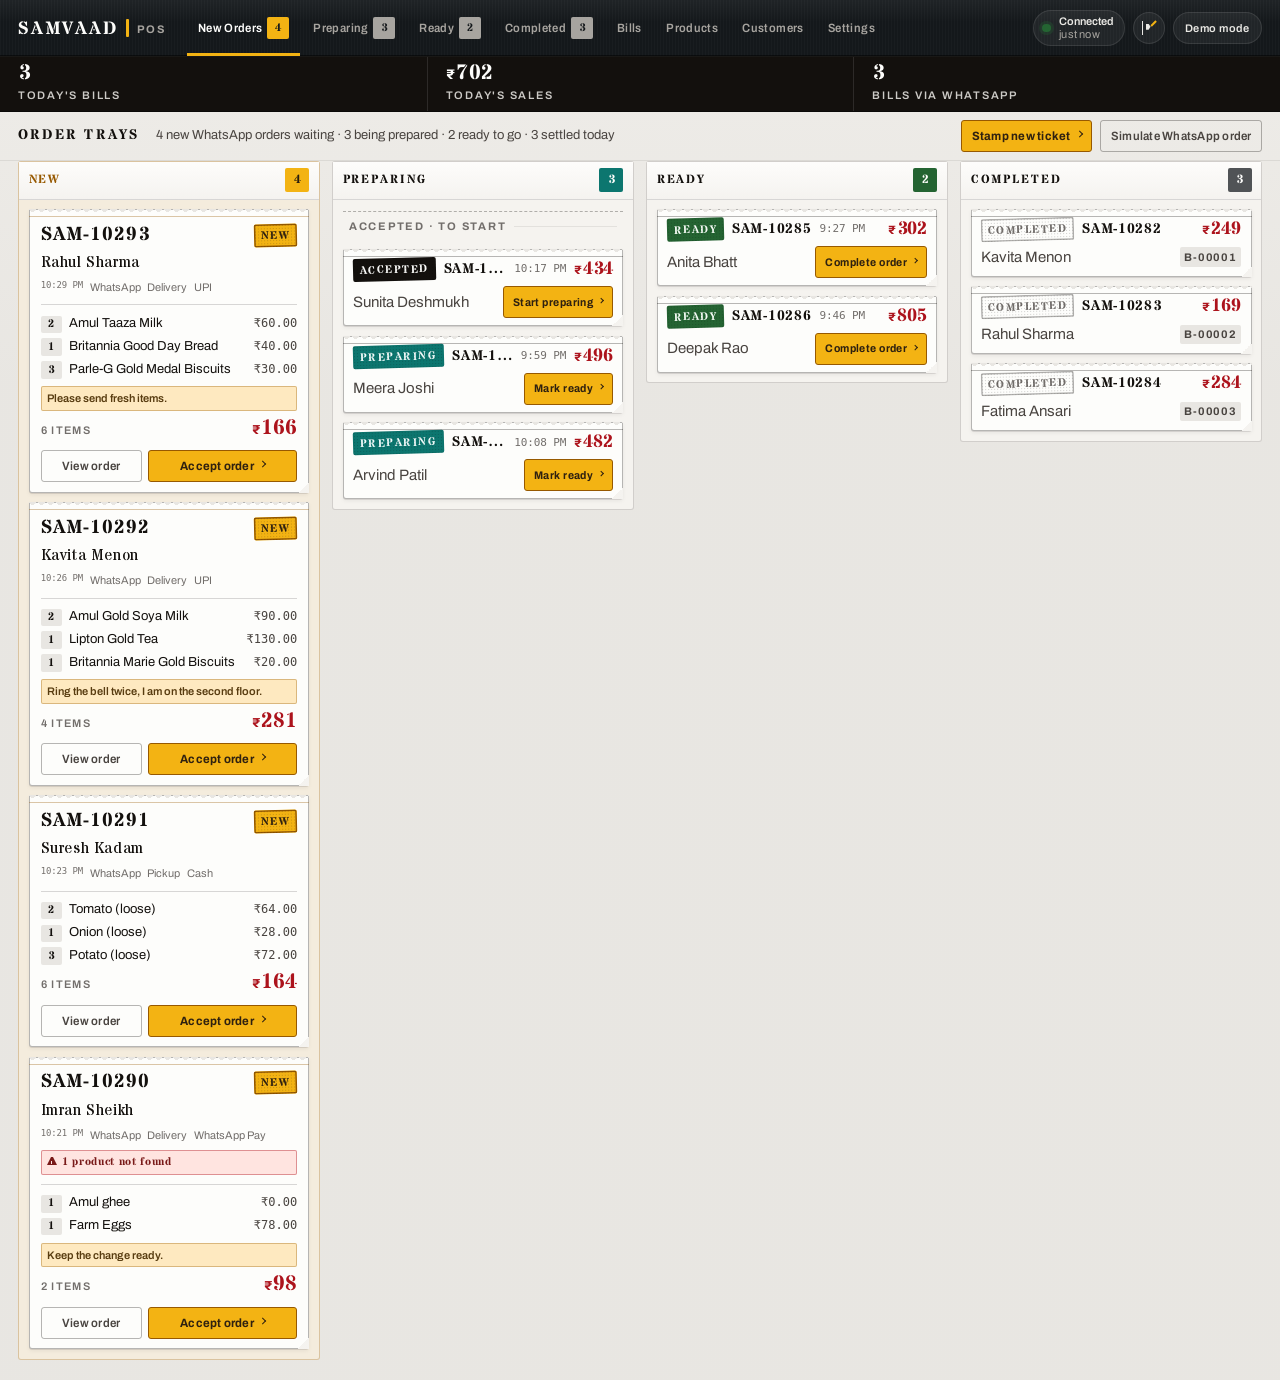
==== index.html @ 72f107c8 "SAMVAAD POS — WhatsApp orders land as tickets, become bills The local POS half of SAMVAAD. A WhatsAp" ====
<!DOCTYPE html>
<html lang="en">
<head>
<meta charset="utf-8">
<meta name="viewport" content="width=device-width, initial-scale=1">
<title>SAMVAAD POS — counter</title>
<meta name="description" content="SAMVAAD POS — WhatsApp orders land here as tickets. Demonstration build; all data is synthetic.">
<link rel="icon" href="data:image/svg+xml,%3Csvg xmlns='http://www.w3.org/2000/svg' viewBox='0 0 32 32'%3E%3Crect width='32' height='32' fill='%231d1d1b'/%3E%3Ctext x='16' y='24' font-family='Georgia,serif' font-size='22' font-weight='700' fill='%23e0a326' text-anchor='middle'%3ES%3C/text%3E%3C/svg%3E">
<link rel="stylesheet" href="styles/tokens.css">
<link rel="stylesheet" href="styles/app.css">
<link rel="stylesheet" href="styles/print.css">
</head>
<body>
<a class="skip-link" href="#board">Skip to order board</a>

<!-- ── the counter's iron rail ───────────────────────────────────────── -->
<header class="rail">
  <div class="rail-brand">
    <span class="wordmark">SAMVAAD</span>
    <span class="wordmark-rule" aria-hidden="true"></span>
    <span class="wordmark-sub">POS</span>
  </div>

  <nav class="rail-nav" aria-label="Sections">
    <button class="tab is-current" data-nav="board" aria-current="page">New Orders<span class="tab-count" data-count="board">0</span></button>
    <button class="tab" data-nav="preparing">Preparing<span class="tab-count" data-count="preparing">0</span></button>
    <button class="tab" data-nav="ready">Ready<span class="tab-count" data-count="ready">0</span></button>
    <button class="tab" data-nav="completed">Completed<span class="tab-count" data-count="completed">0</span></button>
    <button class="tab" data-nav="bills">Bills</button>
    <button class="tab" data-nav="products">Products</button>
    <button class="tab" data-nav="customers">Customers</button>
    <button class="tab" data-nav="settings">Settings</button>
  </nav>

  <div class="rail-tools">
    <button class="conn" id="conn-pill" aria-expanded="false" aria-haspopup="true">
      <span class="conn-led" data-conn-led></span>
      <span class="conn-text">
        <b data-conn-state>Connected</b>
        <small data-conn-sync>just now</small>
      </span>
    </button>
    <button class="icon-btn" id="sound-toggle" aria-pressed="false" title="Notification sound (M)">
      <span class="icon-mute" aria-hidden="true"></span><span class="sr">Mute notification sound</span>
    </button>
    <button class="demo-btn" id="demo-btn" aria-pressed="false">Demo mode</button>
  </div>
</header>

<!-- ── connection popover ────────────────────────────────────────────── -->
<div class="conn-sheet" id="conn-sheet" hidden>
  <h2 class="sheet-h">SAMVAAD POS CONNECTOR</h2>
  <dl class="kv">
    <dt>Connector</dt><dd>SAMVAAD POS Connector</dd>
    <dt>Connection</dt><dd><span data-conn-state>Connected</span></dd>
    <dt>Last sync</dt><dd data-conn-sync>just now</dd>
    <dt>Queued</dt><dd><span data-queue-count>0</span> items waiting</dd>
    <dt>Transport</dt><dd class="mono">simulated · WebSocket pending</dd>
  </dl>
  <p class="sheet-note" id="conn-note">Demo build: the connector is simulated. No local service is contacted.</p>
  <button class="btn btn-ghost btn-block" id="conn-toggle">Simulate connection loss</button>
</div>

<!-- ── the day's tally ───────────────────────────────────────────────── -->
<section class="tally" aria-label="Today at a glance">
  <div class="tally-cell" data-tally="orders"><span class="tally-n">0</span><span class="tally-l">Today's bills</span></div>
  <div class="tally-cell" data-tally="sales"><span class="tally-n">0</span><span class="tally-l">Today's sales</span></div>
  <div class="tally-cell" data-tally="whatsapp"><span class="tally-n">0</span><span class="tally-l">Bills via WhatsApp</span></div>
  <div class="tally-off" data-tally="offline" hidden>
    <span class="tally-off-led" aria-hidden="true"></span>
    <p>Internet connection lost. Orders will sync when connection is restored.</p>
    <span class="tally-off-n"><span data-queue-count>0</span> queued</span>
  </div>
</section>

<!-- ── order board ───────────────────────────────────────────────────── -->
<main id="main">
  <section id="screen-board" class="screen is-current">
    <div class="board-head">
      <h1 class="board-title">Order trays</h1>
      <p class="board-say" data-board-say role="status"></p>
      <div class="board-tools">
        <button class="btn btn-seal btn-sm" id="new-bill-btn">Stamp new ticket<span class="chev" aria-hidden="true"></span></button>
        <button class="btn btn-ghost btn-sm" id="simulate-btn">Simulate WhatsApp order</button>
      </div>
    </div>
    <div class="board" id="board" tabindex="-1"></div>
  </section>

  <section id="screen-bills" class="screen" hidden></section>
  <section id="screen-products" class="screen" hidden></section>
  <section id="screen-customers" class="screen" hidden></section>
  <section id="screen-settings" class="screen" hidden></section>
</main>

<!-- ── ticket detail drawer ──────────────────────────────────────────── -->
<div class="drawer-scrim" id="drawer-scrim" hidden></div>
<aside class="drawer" id="drawer" hidden aria-labelledby="drawer-title" role="dialog" aria-modal="true"></aside>

<!-- ── the shop's bill sheet ─────────────────────────────────────────── -->
<div class="sheet-scrim" id="bill-scrim" hidden></div>
<section class="billsheet" id="billsheet" hidden role="dialog" aria-modal="true" aria-labelledby="bill-shop"></section>

<!-- ── receipt (print target) ────────────────────────────────────────── -->
<div class="receipt" id="receipt" hidden aria-hidden="true"></div>

<div class="toaster" id="toaster" role="status" aria-live="polite"></div>

<!-- Order matters: each file adds to window.SV. Plain scripts so the shop can
     open index.html off the disk with no server and no build step. -->
<script src="src/dom.js"></script>
<script src="src/store.js"></script>
<script src="src/data.js"></script>
<script src="src/products.js"></script>
<script src="src/customers.js"></script>
<script src="src/bills.js"></script>
<script src="src/orders.js"></script>
<script src="src/connector.js"></script>
<script src="src/printer.js"></script>
<script src="src/notifications.js"></script>
<script src="src/ui-board.js"></script>
<script src="src/ui-drawer.js"></script>
<script src="src/ui-billsheet.js"></script>
<script src="src/ui-screens.js"></script>
<script src="src/app.js"></script>
</body>
</html>
---- styles/tokens.css ----
/* SAMVAAD POS — paper, ink and the stamp tray.
   The lot ticket: white stock on a counter, stencil numbers, stamped status. */

@font-face {
  font-family: "Archivo";
  font-style: normal;
  font-weight: 400 700;
  font-stretch: 75% 125%;
  font-display: swap;
  src: url("../assets/fonts/archivo-latin.woff2") format("woff2");
  unicode-range: U+0000-00FF, U+0131, U+0152-0153, U+02BB-02BC, U+02C6, U+02DA,
    U+02DC, U+0304, U+0308, U+0329, U+2000-206F, U+20AC, U+2122, U+2191, U+2193,
    U+2212, U+2215, U+FEFF, U+FFFD;
}
/* The rupee sign (U+20B9) lives in this subset; Stardos Stencil has no rupee
   glyph, so the stencil stack falls through to Archivo for it. */
@font-face {
  font-family: "Archivo";
  font-style: normal;
  font-weight: 400 700;
  font-stretch: 75% 125%;
  font-display: swap;
  src: url("../assets/fonts/archivo-latin-ext.woff2") format("woff2");
  unicode-range: U+0100-02BA, U+02BD-02C5, U+02C7-02CC, U+02CE-02D7, U+02DD-02FF,
    U+0304, U+0308, U+0329, U+1D00-1DBF, U+1E00-1E9F, U+1EF2-1EFF, U+2020,
    U+20A0-20AB, U+20AD-20C0, U+2113, U+2C60-2C7F, U+A720-A7FF;
}
@font-face {
  font-family: "Stardos Stencil";
  font-style: normal;
  font-weight: 400;
  font-display: swap;
  src: url("../assets/fonts/stardos-stencil-400.woff2") format("woff2");
  unicode-range: U+0000-00FF, U+0131, U+0152-0153, U+2000-206F, U+20AC, U+2122,
    U+2191, U+2193, U+2212, U+2215, U+FEFF, U+FFFD;
}
@font-face {
  font-family: "Stardos Stencil";
  font-style: normal;
  font-weight: 700;
  font-display: swap;
  src: url("../assets/fonts/stardos-stencil-700.woff2") format("woff2");
  unicode-range: U+0000-00FF, U+0131, U+0152-0153, U+2000-206F, U+20AC, U+2122,
    U+2191, U+2193, U+2212, U+2215, U+FEFF, U+FFFD;
}

:root {
  color-scheme: light;

  /* Stock — the desk, the tickets, the ledger sheet */
  --desk:          oklch(92.6% 0.006 84);
  --stock:         oklch(99.3% 0.002 84);
  --stock-tray:    oklch(96.4% 0.005 84);
  --stock-ledger:  oklch(97.6% 0.008 82);

  /* Ink */
  --ink:           oklch(17.5% 0.008 62);
  --ink-soft:      oklch(39% 0.009 62);
  --ink-faint:     oklch(54% 0.007 62);
  --rule:          oklch(17.5% 0.008 62 / 0.16);
  --rule-mid:      oklch(17.5% 0.008 62 / 0.30);
  --rule-hair:     oklch(17.5% 0.008 62 / 0.08);

  /* Iron rail — the machined counter edge */
  --rail:          oklch(20.5% 0.009 250);
  --rail-line:     oklch(100% 0 0 / 0.10);
  --rail-ink:      oklch(93% 0.005 84);
  --rail-ghost:    oklch(72% 0.008 84);

  /* The stamp tray */
  --jute:          oklch(80.5% 0.163 82);
  --jute-deep:     oklch(52% 0.140 74);
  --jute-wash:     oklch(94% 0.058 84);
  --verdigris:     oklch(51% 0.086 188);
  --verdigris-wash:oklch(93% 0.032 190);
  --ledger:        oklch(45% 0.104 148);
  --ledger-wash:   oklch(94% 0.038 150);
  --india:         oklch(47.5% 0.183 26);
  --india-wash:    oklch(94.5% 0.036 27);
  --graphite:      oklch(44% 0.006 250);

  /* Type */
  --ui: "Archivo", system-ui, -apple-system, "Segoe UI", sans-serif;
  --stencil: "Stardos Stencil", "Archivo", system-ui, sans-serif;
  --mono: ui-monospace, "DejaVu Sans Mono", "SFMono-Regular", Menlo, Consolas, monospace;

  /* Metrics */
  --rail-h: 3.5rem;
  --gutter: clamp(0.75rem, 1.4vw, 1.5rem);
  --radius: 3px;
  --tap: 2.5rem;
  /* Floor for any functional text in this product. A counter is read at
     arm's length under bad light; nothing functional goes under it. */
  --micro: 0.6875rem;

  /* ── Type ramp ───────────────────────────────────────────────────────
     Every size in the product is one of these. 0.8125rem is the workhorse
     body/control size; 0.75rem is the uppercase label size; the rest are
     reserved for figures that must be read across a room. */
  --t-body:   0.8125rem;   /* 13px  controls, table cells, lines          */
  --t-label:  0.75rem;     /* 12px  uppercase labels, nav, buttons      */
  --t-lead:   0.875rem;    /* 14px  body copy, inputs, facts            */
  --t-name:   0.9375rem;   /* 15px  ticket customer name                 */
  --t-screen: 1rem;        /* 16px  screen titles                        */
  --t-mark:   1.125rem;    /* 18px  wordmark, bill number, ledger head   */
  --t-lot:    1.1875rem;   /* 19px  the lot number on a ticket           */
  --t-total:  1.3125rem;   /* 21px  the stencil total on a ticket        */
  --t-figure: 1.5rem;      /* 24px  stat numerals, grand total           */

  /* ── Radius scale ────────────────────────────────────────────────────
     Paper and stamps have almost no rounding. 1px is a printed edge, 2px is a
     cut corner, 3px is the sheet itself, and a pill is only for controls that
     are genuinely rounded. */
  --radius-hair: 1px;
  --radius-cut:  2px;
  --radius-pill: 999px;
  --radius-shell: 8px;   /* the one rounded-off shape: the mute speaker cone */

  /* ── Inks derived from the tray ──────────────────────────────────────
     Text and washes that sit ON a stamp colour, so they travel with it. */
  --on-jute:       oklch(26% 0.035 70);
  --on-jute-deep:  oklch(24% 0.03 70);
  --on-verdigris:  oklch(98% 0.012 190);
  --on-ledger:     oklch(98% 0.012 150);
  --on-graphite:   oklch(84% 0.006 84);
  --jute-edge:     oklch(45% 0.13 70);

  /* The one ledger accent left: a figure that sits on a stamp colour takes
     its own step of that ink, never a tint of it. */
  --fig-jute:      oklch(74.5% 0.175 80);
  --alert:         oklch(38% 0.14 26);
  --alert-ink:     oklch(34% 0.12 26);
  --note-ink:      oklch(38% 0.07 74);

  /* Offsets onto a wash, for text and borders that sit on red or jute stock. */
  --alert-deep:   oklch(38% 0.13 26);
  --note-deep:    oklch(38% 0.09 74);
  --whatsapp:     oklch(62% 0.13 152);
  --rail-hair:    oklch(100% 0 0 / 0.11);
  --rail-soft:    oklch(100% 0 0 / 0.06);
  --rail-lift:    oklch(100% 0 0 / 0.12);
  --rail-wash:    oklch(100% 0 0 / 0.05);
  --alert-led:    oklch(97% 0.02 26);
  --shade-deep:   oklch(17.5% 0.008 62 / 0.28);
  --desk-lit:     oklch(94.6% 0.006 84);

  /* ── Edge shades and screen-space alphas ─────────────────────────────
     Darks on dark (the rail's machined edges) and the scrim. */
  --rail-grain:  oklch(100% 0 0 / 0.022);
  --edge-hair:   oklch(0% 0 0 / 0.22);
  --edge-soft:   oklch(0% 0 0 / 0.30);
  --edge:        oklch(0% 0 0 / 0.40);
  --edge-deep:   oklch(0% 0 0 / 0.50);
  --ink-alpha:   oklch(0% 0 0 / 0.16);
  --ink-alpha-w: oklch(100% 0 0 / 0.16);
  --ink-hover:   oklch(25% 0.01 62);
  --calm-ink:    oklch(30% 0.07 190);
  --scrim:       oklch(17.5% 0.008 62 / 0.42);

  /* Marks that are not text: status dots, the switch knob. Kept separate from
     --ink-faint so nothing below AA is ever rendered as words. */
  --control-edge:  oklch(48% 0.008 62);
  --mark:          oklch(64% 0.006 62);
  --mark-quiet:    oklch(70% 0.006 62);

  /* ── Printer inks ───────────────────────────────────────────────────
     A thermal head draws one black on white. These are device colours, not
     screen inks, and must never be retinted to the palette. */
  --print-ink: #000;
  --mask-solid: #000;    /* a CSS mask key: must be opaque, never a palette ink */
  /* Thermal trays are measured in device pixels, not on the screen ramp. */
  --tray-58-type: 10px;
  --tray-80-type: 11px;
  --tray-a4-type: 13px;
  --print-ground: #fff;

  --focus: 0 0 0 2px var(--stock), 0 0 0 4px oklch(47.5% 0.183 26 / 0.85);

  /* One lift for paper on a desk: a hard contact shadow, not a glow. */
  --lift: 0 1px 0 oklch(17.5% 0.008 62 / 0.10), 0 2px 4px oklch(17.5% 0.008 62 / 0.06);
  --lift-up: 0 1px 0 oklch(17.5% 0.008 62 / 0.12), 0 6px 16px oklch(17.5% 0.008 62 / 0.13);
}

@media (prefers-reduced-motion: reduce) {
  *, *::before, *::after {
    animation-duration: 0.001ms !important;
    animation-iteration-count: 1 !important;
    transition-duration: 0.001ms !important;
  }
}
---- styles/app.css ----
/* ── base ──────────────────────────────────────────────────────────── */
*, *::before, *::after { box-sizing: border-box; }
html { -webkit-text-size-adjust: 100%; }
body {
  margin: 0;
  min-height: 100dvh;
  background: linear-gradient(180deg, var(--desk-lit), var(--desk) 24rem), var(--desk);
  color: var(--ink);
  font: 400 var(--t-name)/1.5 var(--ui);
  display: flex;
  flex-direction: column;
}
h1, h2, h3, p, dl, dd, figure, table { margin: 0; }
/* Several overlays set display themselves, which outranks the UA rule for the
   hidden attribute. Anything hidden stays unfound by the pointer. */
[hidden] { display: none !important; }
button { font: inherit; color: inherit; }
table { border-collapse: collapse; width: 100%; }
.sr { position: absolute; width: 1px; height: 1px; overflow: hidden; clip-path: inset(50%); white-space: nowrap; }
.mono { font-family: var(--mono); font-size: 0.8125em; letter-spacing: -0.01em; }
:focus-visible { outline: none; box-shadow: var(--focus); border-radius: var(--radius); }

.skip-link {
  position: absolute; left: -999px; top: 0; z-index: 90;
  background: var(--ink); color: var(--stock); padding: 0.6rem 1rem;
  font-weight: 600; border-radius: 0 0 var(--radius) 0;
}
.skip-link:focus { left: 0; }

/* ── the iron rail ─────────────────────────────────────────────────── */
.rail {
  position: sticky; top: 0; z-index: 40;
  height: var(--rail-h);
  display: flex; align-items: stretch; gap: 1rem;
  padding-inline: var(--gutter);
  background:
    repeating-linear-gradient(90deg, var(--rail-grain) 0 1px, transparent 1px 3px),
    linear-gradient(var(--rail-wash), transparent 40%),
    var(--rail);
  color: var(--rail-ink);
  box-shadow: inset 0 -1px 0 var(--edge-deep), 0 1px 0 var(--rail-soft);
}
.rail-brand { display: flex; align-items: center; gap: 0.5rem; flex: none; padding-right: 0.25rem; }
.wordmark {
  font-family: var(--stencil); font-weight: 700; font-size: var(--t-mark);
  letter-spacing: 0.1em; color: var(--stock);
}
.wordmark-rule { width: 3px; height: 1.15rem; background: var(--jute); border-radius: var(--radius-hair); }
.wordmark-sub {
  font-size: var(--micro); font-weight: 700; letter-spacing: 0.22em;
  color: var(--rail-ghost); padding-top: 2px;
}

.rail-nav {
  display: flex; align-items: stretch; gap: 0.125rem;
  flex: 1 1 auto; min-width: 0; overflow-x: auto; scrollbar-width: none;
  scroll-snap-type: x proximity;
}
.rail-nav::-webkit-scrollbar { display: none; }
/* A clipped word is not an affordance: the strip fades where it runs out. */
.rail-nav { mask-image: linear-gradient(90deg, var(--mask-solid) calc(100% - 1.75rem), transparent); }
@supports not (mask-image: linear-gradient(90deg, #000, transparent)) {
  .rail-nav { mask-image: none; }
}
.tab {
  position: relative; flex: none; border: 0; background: transparent; cursor: pointer;
  display: inline-flex; align-items: center; gap: 0.4em; padding: 0 0.7rem;
  font-size: var(--t-label); font-weight: 600; font-stretch: 92%; letter-spacing: 0.03em;
  color: var(--rail-ghost); white-space: nowrap;
  box-shadow: inset 0 -3px 0 transparent;
  transition: color 0.14s, box-shadow 0.14s, background 0.14s;
}
.tab:hover { color: var(--rail-ink); background: var(--rail-wash); }
.tab.is-current { color: var(--stock); box-shadow: inset 0 -3px 0 var(--jute); }
.tab-count {
  min-width: 1.35rem; height: 1.35rem; padding: 0 0.3rem;
  display: inline-grid; place-items: center;
  font-family: var(--stencil); font-weight: 700; font-size: var(--micro); letter-spacing: 0;
  color: var(--rail); background: var(--rail-ghost); border-radius: var(--radius-cut);
}
.tab.is-current .tab-count { background: var(--jute); color: var(--rail); }
.tab-count[data-hot="1"] { background: var(--jute); color: var(--rail); }
.tab-count:empty, .tab-count[data-count="0"] { display: none; }

.rail-tools { display: flex; align-items: center; gap: 0.5rem; flex: none; }
.conn {
  display: inline-flex; align-items: center; gap: 0.5rem; cursor: pointer;
  padding: 0.3rem 0.6rem 0.3rem 0.5rem; border-radius: var(--radius-pill);
  border: 1px solid var(--rail-line); background: var(--rail-soft); color: var(--rail-ink);
}
.conn:hover { background: var(--rail-hair); }
.conn-text { display: grid; line-height: 1.15; text-align: left; }
.conn-text b { font-size: var(--micro); font-weight: 600; }
.conn-text small { font-size: var(--micro); color: var(--rail-ghost); letter-spacing: 0.02em; }
.conn-led {
  width: 0.55rem; height: 0.55rem; border-radius: 50%; flex: none;
  background: var(--ledger); box-shadow: 0 0 0 3px color-mix(in oklch, var(--ledger) 28%, transparent);
}
[data-online="0"] .conn-led { background: var(--india); box-shadow: 0 0 0 3px color-mix(in oklch, var(--india) 30%, transparent); }
.conn-led.is-syncing { animation: pulse-led 1.1s ease-in-out infinite; }
@keyframes pulse-led { 50% { opacity: 0.35; } }

.icon-btn {
  width: 2rem; height: 2rem; display: grid; place-items: center; cursor: pointer;
  border: 1px solid var(--rail-line); border-radius: var(--radius-pill); background: var(--rail-soft);
}
.icon-btn:hover { background: var(--rail-lift); }
.icon-mute {
  width: 0.9rem; height: 0.9rem; display: block; position: relative;
  border-left: 1.6px solid var(--rail-ink); border-radius: 0 var(--radius-shell) var(--radius-shell) 0;
}
.icon-mute::before {
  content: ""; position: absolute; left: 3px; top: 3px; width: 5px; height: 6px;
  background: var(--rail-ink); clip-path: polygon(0 0, 60% 0, 100% 50%, 60% 100%, 0 100%);
}
.icon-mute::after {
  content: ""; position: absolute; left: 8px; top: 4px; width: 7px; height: 1.6px;
  background: var(--jute); transform: rotate(-45deg); transform-origin: left center;
}
.icon-btn[aria-pressed="true"] .icon-mute::after { display: none; }
.icon-btn[aria-pressed="true"] .icon-mute::before { background: var(--rail-ghost); }

.demo-btn {
  height: 2rem; padding: 0 0.7rem; cursor: pointer; border-radius: var(--radius-pill);
  border: 1px solid var(--rail-line); background: var(--rail-soft);
  font-size: var(--micro); font-weight: 600; letter-spacing: 0.04em; color: var(--rail-ink);
  white-space: nowrap;
}
.demo-btn:hover { background: var(--rail-lift); }
.demo-btn[aria-pressed="true"] { background: var(--jute); border-color: var(--jute); color: var(--rail); }

/* ── connector sheet ───────────────────────────────────────────────── */
.conn-sheet {
  position: fixed; z-index: 60; top: calc(var(--rail-h) + 6px); right: var(--gutter);
  width: min(23rem, calc(100vw - 2 * var(--gutter)));
  background: var(--stock); border: 1px solid var(--rule-mid); border-radius: var(--radius);
  box-shadow: var(--lift-up); padding: 0.9rem 1rem 1rem;
}
.sheet-h {
  font-family: var(--stencil); font-size: var(--t-label); font-weight: 700;
  letter-spacing: 0.14em; text-transform: uppercase; padding-bottom: 0.5rem;
  border-bottom: 1px solid var(--rule); margin-bottom: 0.65rem;
}
.kv { display: grid; grid-template-columns: 7.5rem 1fr; gap: 0.3rem 0.6rem; font-size: var(--t-body); }
.kv dt { color: var(--ink-faint); }
.kv dd { color: var(--ink); }
.kv .mono { font-size: var(--t-body); }
.sheet-note { font-size: var(--t-label); color: var(--ink-faint); margin: 0.7rem 0; line-height: 1.45; }

/* ── tally strip ───────────────────────────────────────────────────── */
.tally {
  position: relative;
  display: grid;
  /* Three day facts. The queue counts live on the tabs and the tray heads. */
  grid-template-columns: repeat(3, minmax(0, 1fr));
  background: var(--ink); color: var(--stock);
  border-block: 1px solid var(--edge);
}
.tally-cell {
  display: flex; flex-direction: column; justify-content: center; gap: 0.1rem;
  padding: 0.4rem var(--gutter) 0.45rem;
  border-left: 1px solid var(--rail-hair);
  min-width: 0;
}
.tally-cell:first-child { border-left: 0; }
.tally-n {
  font-family: var(--stencil); font-weight: 700; font-size: var(--t-total); line-height: 1.05;
  letter-spacing: 0.01em; display: flex; align-items: baseline; gap: 0.08em;
}
.tally-l {
  font-size: var(--micro); font-weight: 600; letter-spacing: 0.16em; text-transform: uppercase;
  color: var(--on-graphite); white-space: nowrap; overflow: hidden; text-overflow: ellipsis;
}
.tally-n i { font-style: normal; font-size: 0.66em; font-family: var(--ui); font-weight: 700; }

.tally-off {
  grid-column: 1 / -1;
  display: flex; align-items: center; gap: 0.7rem;
  padding: 0.6rem var(--gutter);
  background: var(--alert); border-top: 1px solid var(--edge-soft);
  font-size: var(--t-body);
}
.tally-off-led { width: 0.55rem; height: 0.55rem; border-radius: 50%; background: var(--alert-led); flex: none; box-shadow: 0 0 0 3px color-mix(in oklch, var(--alert-led) 22%, transparent); }
.tally-off-n { margin-left: auto; font-family: var(--stencil); font-weight: 700; letter-spacing: 0.06em; white-space: nowrap; }

/* ── board ─────────────────────────────────────────────────────────── */
main { flex: 1; display: flex; flex-direction: column; min-height: 0; }
.screen { flex: 1; display: flex; flex-direction: column; min-height: 0; }
.screen[hidden] { display: none; }

.board-head {
  display: flex; align-items: center; gap: 1rem; flex-wrap: wrap;
  padding: 0.5rem var(--gutter) 0.5rem;
  border-bottom: 1px solid var(--rule-hair);
}
.board-title {
  font-family: var(--stencil); font-size: var(--t-lead); font-weight: 700;
  letter-spacing: 0.16em; text-transform: uppercase;
}
.board-tools { display: flex; gap: 0.5rem; flex-wrap: wrap; }

.board {
  display: grid; grid-template-columns: repeat(4, minmax(0, 1fr)); gap: 0.75rem;
  padding: 0 var(--gutter) 1.25rem; align-items: start; min-height: 0;
}
/* Focusing one tray gives that tray the whole board; its tickets then flow
   across it instead of stacking in a single narrow column. */
.board[data-focus] { grid-template-columns: minmax(0, 1fr); }
.board[data-focus] .lane:not([data-lane-focused="focused"]) { display: none; }
.board[data-focus] .lane-body {
  display: grid; align-content: start; justify-content: center;
  grid-template-columns: repeat(auto-fit, minmax(16rem, 21rem));
  gap: 0.75rem;
}
.board[data-focus] .lane-sub { grid-column: 1 / -1; }

/* ── lane (a tray) ─────────────────────────────────────────────────── */
.lane {
  background: var(--stock-tray);
  border: 1px solid var(--rule);
  border-radius: var(--radius);
  display: flex; flex-direction: column; min-width: 0;
}
.lane-head {
  display: flex; align-items: center; gap: 0.5rem;
  padding: 0.4rem 0.6rem;
  border-bottom: 1px solid var(--rule);
  background: linear-gradient(var(--stock), var(--stock-tray));
}
.lane-name {
  font-family: var(--stencil); font-size: var(--t-label); font-weight: 700;
  letter-spacing: 0.16em; text-transform: uppercase;
}
.lane-count {
  margin-left: auto; min-width: 1.5rem; height: 1.5rem; padding: 0 0.35rem;
  display: inline-grid; place-items: center;
  font-family: var(--stencil); font-weight: 700; font-size: var(--t-label);
  border-radius: var(--radius-cut); color: var(--stock);
}
.lane[data-lane="new"] .lane-count { background: var(--jute); color: var(--on-jute-deep); }
.lane[data-lane="preparing"] .lane-count { background: var(--verdigris); }
.lane[data-lane="ready"] .lane-count { background: var(--ledger); }
.lane[data-lane="completed"] .lane-count { background: var(--graphite); }
.lane[data-lane="new"] .lane-name { color: var(--jute-deep); }

.lane-body {
  padding: 0.6rem; display: flex; flex-direction: column; gap: 0.6rem;
  min-height: 5rem;
}
.lane-empty {
  border: 1px dashed var(--rule-mid); border-radius: var(--radius);
  padding: 1.1rem 0.8rem; text-align: center;
  font-size: var(--t-label); color: var(--ink-faint); letter-spacing: 0.02em;
}
.lane-empty b { display: block; font-family: var(--stencil); font-size: var(--t-label); letter-spacing: 0.12em; color: var(--ink-faint); margin-bottom: 0.25rem; }

/* accepted sub-band: tickets taken off the NEW pile but not yet started */
.lane-sub {
  display: flex; align-items: center; gap: 0.45rem;
  padding: 0.35rem 0.4rem 0.3rem;
  font-size: var(--micro); font-weight: 700; letter-spacing: 0.16em; text-transform: uppercase;
  color: var(--ink-faint);
  border-top: 1px dashed var(--rule-mid); margin-top: 0.15rem;
}
.lane-sub::after { content: ""; flex: 1; border-top: 1px solid var(--rule-hair); }

/* ── the lot ticket ────────────────────────────────────────────────── */
.ticket {
  position: relative; isolation: isolate;
  background: var(--stock);
  border: 1px solid var(--rule-mid); border-radius: 0 0 var(--radius) var(--radius);
  box-shadow: var(--lift);
  padding: 0.85rem 0.7rem 0.6rem;
  display: flex; flex-direction: column; gap: 0.45rem;
}
/* perforation punched along the head of the ticket */
.ticket::before {
  content: ""; position: absolute; inset: -1px -1px auto -1px; height: 8px;
  background:
    linear-gradient(var(--rule-mid), var(--rule-mid)) 0 7px / 100% 1px no-repeat,
    radial-gradient(circle at 3.6px -1px, var(--desk) 3.7px, transparent 3.9px) 0 0 / 9px 7px repeat-x;
  pointer-events: none; z-index: 1;
}
.ticket::after { /* the torn stub corner */
  content: ""; position: absolute; right: -1px; bottom: -1px; width: 11px; height: 11px;
  background: linear-gradient(315deg, var(--stock-tray) 0 50%, transparent 50%);
  pointer-events: none;
}

.ticket-head { display: flex; align-items: flex-start; gap: 0.5rem; }
.src {
  display: inline-flex; align-items: center; gap: 0.35em;
  font-size: var(--micro); font-weight: 700; letter-spacing: 0.16em; text-transform: uppercase;
  color: var(--ink-faint); padding-top: 0.2rem;
}
.src-dot { width: 0.4rem; height: 0.4rem; border-radius: 50%; background: var(--whatsapp); flex: none; }
.src[data-src="counter"] .src-dot { background: var(--mark-quiet); }

.plate {
  position: relative; margin-left: auto; flex: none;
  display: inline-flex; align-items: center;
  font-family: var(--stencil); font-weight: 700; font-size: var(--micro);
  letter-spacing: 0.14em; text-transform: uppercase; white-space: nowrap;
  padding: 0.32em 0.6em 0.28em; border-radius: var(--radius-cut);
  transform: rotate(-1.5deg);
}
.plate::after {
  content: ""; position: absolute; inset: 0; border-radius: inherit; pointer-events: none;
  background-image:
    radial-gradient(var(--edge-hair) 0.5px, transparent 0.7px),
    radial-gradient(var(--ink-alpha-w) 0.5px, transparent 0.7px);
  background-size: 3px 3px, 4px 4px;
  background-position: 0 0, 1px 2px;
  mix-blend-mode: multiply; opacity: 0.8;
  box-shadow: inset 0 0 2px var(--ink-alpha);
}
.plate[data-ink="new"]      { background: var(--jute); color: var(--on-jute); box-shadow: inset 0 0 0 1.5px var(--jute-deep); }
.plate[data-ink="accepted"] { background: var(--ink); color: var(--stock); }
.plate[data-ink="preparing"]{ background: var(--verdigris); color: var(--on-verdigris); }
.plate[data-ink="ready"]    { background: var(--ledger); color: var(--on-ledger); }
.plate[data-ink="completed"]{ background: transparent; color: var(--ink-faint); box-shadow: inset 0 0 0 1.5px var(--rule-mid); }
.plate[data-ink="cancelled"]{ background: transparent; color: var(--india); box-shadow: inset 0 0 0 1.5px var(--india); }

.ticket-lot {
  font-family: var(--stencil); font-weight: 700; font-size: var(--t-lot);
  letter-spacing: 0.055em; line-height: 1.1; color: var(--ink);
}
.ticket-lot .ch { display: inline-block; }
.ticket-lot .ch-gut { width: 0.34em; }

.rule { border: 0; border-top: 1px solid var(--rule); margin: 0.1rem 0; }
.rule-double { border: 0; height: 3px; border-top: 1px solid var(--rule-mid); border-bottom: 1px solid var(--rule-mid); }

.ticket-who { display: grid; gap: 0.1rem; }
.ticket-name { font-family: var(--stencil); font-weight: 400; font-size: var(--t-name); letter-spacing: 0.04em; line-height: 1.2; }
.ticket-phone { font-size: var(--micro); color: var(--ink-faint); }
.ticket-when { font-size: var(--micro); color: var(--ink-faint); display: flex; flex-wrap: wrap; gap: 0.3em 0.6em; }
.ticket-when b { font-weight: 600; color: var(--ink-soft); }

.ticket-lines { list-style: none; padding: 0; margin: 0; display: grid; gap: 0.2rem; font-size: var(--t-body); }
.ticket-lines li { display: flex; gap: 0.4rem; align-items: baseline; }
.ticket-lines .q {
  font-family: var(--stencil); font-weight: 700; font-size: var(--micro);
  min-width: 1.35rem; text-align: center; flex: none;
  background: var(--desk); border-radius: var(--radius-cut); padding: 0.05em 0.2em;
}
.ticket-lines .nm { flex: 1; min-width: 0; overflow: hidden; text-overflow: ellipsis; white-space: nowrap; }
.ticket-lines .amt { font-family: var(--mono); font-size: var(--t-label); color: var(--ink-soft); flex: none; font-variant-numeric: tabular-nums; }
.ticket-lines .more { color: var(--ink-faint); font-size: var(--micro); font-style: italic; }

.ticket-foot { display: flex; align-items: flex-end; gap: 0.5rem; margin-top: auto; }
.ticket-count { font-size: var(--micro); font-weight: 600; letter-spacing: 0.12em; text-transform: uppercase; color: var(--ink-faint); padding-bottom: 0.15rem; }
.ticket-total { margin-left: auto; display: flex; align-items: baseline; gap: 0.1em; color: var(--india); }
.ticket-total i { font-style: normal; font-family: var(--ui); font-weight: 700; font-size: var(--t-body); }
.ticket-total b { font-family: var(--stencil); font-weight: 700; font-size: var(--t-total); line-height: 1; font-variant-numeric: tabular-nums; }

.ticket-actions { display: flex; gap: 0.4rem; padding-top: 0.15rem; }
.ticket-actions .btn { flex: 1; min-width: 0; }
.ticket-actions .btn-seal { flex: 1.6; }

.chev { width: 0.44em; height: 0.44em; flex: none; border-top: 1.6px solid currentColor; border-right: 1.6px solid currentColor; transform: rotate(45deg) translate(-1px, -1px); }

.flag {
  display: flex; align-items: flex-start; gap: 0.35rem;
  font-size: var(--micro); font-weight: 600; line-height: 1.35;
  padding: 0.3rem 0.4rem; border-radius: var(--radius-cut);
}
.flag-warn { background: var(--india-wash); color: var(--alert-deep); box-shadow: inset 0 0 0 1px color-mix(in oklch, var(--india) 40%, transparent); }
.flag-note { background: var(--jute-wash); color: var(--note-ink); box-shadow: inset 0 0 0 1px color-mix(in oklch, var(--jute-deep) 35%, transparent); }
.flag-bad { font-family: var(--stencil); letter-spacing: 0.06em; }
/* The warning mark is drawn like every other mark in this world. The bang is
   knocked out in the flag's own ground, so it reads on red stock and on the
   resolve row alike. */
.warn-glyph {
  position: relative; width: 0.86em; height: 0.8em; flex: none;
  color: currentColor; align-self: flex-start; margin-top: 0.12em;
}
.warn-glyph::before {
  content: ""; position: absolute; inset: 0;
  border-left: 0.43em solid transparent;
  border-right: 0.43em solid transparent;
  border-bottom: 0.78em solid currentColor;
}
.warn-glyph::after {
  content: ""; position: absolute; left: 50%; bottom: 0.15em;
  width: 0.11em; height: 0.26em; margin-left: -0.055em;
  background: var(--india-wash);
}

/* stamp press */
/* A rubber stamp: it falls, contacts hard, then settles. The overshoot stays
   because a physical stamp overshoots; the elastic curve goes. */
.plate.is-stamped { animation: stamp-press 0.3s cubic-bezier(0.16, 1, 0.3, 1) both; }
@keyframes stamp-press {
  0%   { transform: rotate(-8deg) scale(1.24); filter: blur(1.6px); opacity: 0.08; }
  38%  { transform: rotate(-1deg) scale(1.06); filter: blur(0); opacity: 1; }
  62%  { transform: rotate(-2deg) scale(0.985); }
  100% { transform: rotate(-1.5deg) scale(1); }
}
/* split-flap arrival on the lot number */
.ticket.is-fresh { animation: ticket-in 0.4s ease-out both; }
@keyframes ticket-in {
  0%   { opacity: 0; transform: translateY(-6px); box-shadow: 0 0 0 3px var(--jute-wash), var(--lift); }
  100% { opacity: 1; transform: none; }
}
.ticket.is-fresh .ch { animation: flap 0.3s steps(4) both; animation-delay: calc(var(--i) * 26ms); }
@keyframes flap {
  0%   { opacity: 0; transform: rotateX(88deg); filter: blur(1px); }
  100% { opacity: 1; transform: none; filter: none; }
}
.ticket.is-fresh::before { animation: perf-glow 1.1s ease-out both; }
@keyframes perf-glow {
  0%, 100% { background-color: transparent; }
  25%      { background-color: var(--jute-wash); }
}
.ticket.is-alerting { box-shadow: 0 0 0 2px var(--jute), 0 0 0 6px var(--jute-wash), var(--lift-up); }

/* ── buttons ───────────────────────────────────────────────────────── */
.btn {
  min-height: var(--tap); padding: 0 0.9rem;
  display: inline-flex; align-items: center; justify-content: center; gap: 0.5em;
  border: 1.5px solid var(--rule-mid); border-radius: var(--radius);
  background: var(--stock); color: var(--ink);
  font-size: var(--t-body); font-weight: 600; font-stretch: 94%; letter-spacing: 0.02em;
  cursor: pointer; white-space: nowrap;
  transition: background 0.12s, border-color 0.12s, color 0.12s, transform 0.06s;
}
.btn:hover { background: var(--stock); border-color: var(--ink-soft); }
.btn:active { transform: translateY(1px); }
.btn:disabled { opacity: 0.42; cursor: not-allowed; }
.btn-seal { background: var(--jute); border-color: var(--jute-deep); color: var(--on-jute); font-weight: 700; }
.btn-seal:hover { background: var(--fig-jute); border-color: var(--jute-edge); }
.btn-ink { background: var(--ink); border-color: var(--ink); color: var(--stock); }
.btn-ink:hover { background: var(--ink-hover); border-color: var(--ink-hover); }
.btn-ghost { background: transparent; border-color: var(--rule-mid); color: var(--ink-soft); }
.btn-ghost:hover { background: var(--stock); color: var(--ink); border-color: var(--ink-soft); }
.btn-danger { background: transparent; border-color: color-mix(in oklch, var(--india) 55%, transparent); color: var(--india); }
.btn-danger:hover { background: var(--india-wash); border-color: var(--india); }
.btn-sm { min-height: 2rem; padding: 0 0.6rem; font-size: var(--t-label); }
.btn-block { width: 100%; }
.btn-row { display: flex; gap: 0.5rem; flex-wrap: wrap; }

.toggle {
  display: flex; align-items: center; gap: 0.7rem; cursor: pointer;
  padding: 0.55rem 0; border-bottom: 1px solid var(--rule-hair);
}
.toggle:last-child { border-bottom: 0; }
.toggle-text { flex: 1; }
.toggle-text b { display: block; font-size: var(--t-lead); font-weight: 600; }
.toggle-text small { color: var(--ink-faint); font-size: var(--t-label); }
.switch {
  flex: none; width: 2.75rem; height: 1.5rem; border-radius: var(--radius-pill);
  background: var(--desk); border: 1.5px solid var(--control-edge); position: relative;
}
.switch::after {
  content: ""; position: absolute; top: 2px; left: 2px; width: 1.125rem; height: 1.125rem;
  border-radius: 50%; background: var(--mark); transition: transform 0.16s, background 0.16s;
}
.toggle input { position: absolute; opacity: 0; pointer-events: none; }
.toggle input:checked + .switch { background: var(--jute-wash); border-color: var(--jute-deep); }
.toggle input:checked + .switch::after { transform: translateX(1.2rem); background: var(--jute-deep); }
.toggle input:focus-visible + .switch { box-shadow: var(--focus); }

.field { display: grid; gap: 0.2rem; }
.field > label, .field-l { font-size: var(--micro); font-weight: 700; letter-spacing: 0.14em; text-transform: uppercase; color: var(--ink-faint); }
.input, select.input {
  width: 100%; min-height: 2.25rem; padding: 0.35rem 0.5rem;
  border: 1.5px solid var(--control-edge); border-radius: var(--radius);
  background: var(--stock); color: var(--ink);
  font: 600 var(--t-lead)/1.2 var(--ui); font-variant-numeric: tabular-nums;
}
.input:focus-visible { border-color: var(--ink); }
select.input { cursor: pointer; }

/* ── screens ───────────────────────────────────────────────────────── */
.screen-pad { padding: 0 var(--gutter) 1.5rem; display: grid; gap: 0.9rem; }
.screen-title {
  font-family: var(--stencil); font-size: var(--t-screen); font-weight: 700;
  letter-spacing: 0.14em; text-transform: uppercase;
  padding: 0.9rem 0 0.1rem;
}
.sheet-card {
  background: var(--stock); border: 1px solid var(--rule-mid); border-radius: var(--radius);
  box-shadow: var(--lift);
}
.sheet-card > header {
  display: flex; align-items: center; gap: 0.6rem; flex-wrap: wrap;
  padding: 0.6rem 0.8rem; border-bottom: 1px solid var(--rule);
  background: linear-gradient(var(--stock), var(--stock-tray));
}
.sheet-card h3 { font-family: var(--stencil); font-size: var(--t-label); font-weight: 700; letter-spacing: 0.14em; text-transform: uppercase; }
.sheet-card > header .btn { margin-left: auto; }
.sheet-scroll { overflow-x: auto; }

.grid-2 { display: grid; grid-template-columns: repeat(2, minmax(0, 1fr)); gap: 0.9rem; }
.grid-3 { display: grid; grid-template-columns: repeat(3, minmax(0, 1fr)); gap: 0.9rem; }

.ledger-table { font-size: var(--t-body); }
.ledger-table th {
  text-align: left; font-size: var(--micro); font-weight: 700; letter-spacing: 0.14em;
  text-transform: uppercase; color: var(--ink-faint);
  padding: 0.45rem 0.8rem; border-bottom: 1px solid var(--rule); white-space: nowrap;
}
.ledger-table td { padding: 0.45rem 0.8rem; border-bottom: 1px solid var(--rule-hair); vertical-align: top; }
.ledger-table tbody tr:last-child td { border-bottom: 0; }
.ledger-table tbody tr:hover { background: var(--jute-wash); }
.ledger-table .num { text-align: right; font-family: var(--mono); font-variant-numeric: tabular-nums; white-space: nowrap; }
.ledger-table .pid { font-family: var(--mono); font-size: var(--micro); color: var(--ink-faint); }
.cell-2 { display: grid; }
.cell-2 small { color: var(--ink-faint); font-size: var(--micro); }
.stencil-name { font-family: var(--stencil); letter-spacing: 0.03em; }

.trend { display: inline-flex; align-items: center; gap: 0.3em; font-size: var(--micro); color: var(--ink-faint); }
.trend b { color: var(--ink-soft); }

.empty-state {
  padding: 2.2rem 1rem; text-align: center; color: var(--ink-faint);
  display: grid; gap: 0.4rem; justify-items: center;
}
.empty-state b { font-family: var(--stencil); font-size: var(--t-name); letter-spacing: 0.1em; color: var(--ink-soft); }
.empty-state p { font-size: var(--t-body); max-width: 26rem; }

.day-band {
  display: grid; grid-template-columns: repeat(3, minmax(0, 1fr));
  background: var(--stock); border: 1px solid var(--rule-mid); border-radius: var(--radius);
  box-shadow: var(--lift);
}
.day-cell {
  display: grid; gap: 0.1rem; align-content: start;
  padding: 0.6rem 0.85rem 0.7rem; border-left: 1px solid var(--rule);
  min-width: 0;
}
.day-cell:first-child { border-left: 0; }
.day-l { font-size: var(--micro); font-weight: 700; letter-spacing: 0.16em; text-transform: uppercase; color: var(--ink-faint); }
.day-n { font-family: var(--stencil); font-weight: 700; font-size: var(--t-figure); line-height: 1.1; }
.day-sub { font-size: var(--micro); color: var(--ink-faint); }
@media (max-width: 720px) {
  .day-band { grid-template-columns: minmax(0, 1fr); }
  .day-cell { border-left: 0; border-top: 1px solid var(--rule); }
  .day-cell:first-child { border-top: 0; }
}

.bar-meter { display: flex; align-items: center; gap: 0.5rem; }
.bar-meter .bar { height: 0.5rem; flex: 1; background: var(--desk); border-radius: var(--radius-pill); overflow: hidden; min-width: 2rem; }
.bar-meter .bar i { display: block; height: 100%; background: var(--verdigris); }
.bar-meter .val { font-family: var(--mono); font-size: var(--micro); color: var(--ink-soft); min-width: 3.5rem; text-align: right; }

.tag {
  display: inline-block; font-size: var(--micro); font-weight: 700; letter-spacing: 0.12em;
  text-transform: uppercase; padding: 0.15em 0.4em; border-radius: var(--radius-cut);
  background: var(--desk); color: var(--ink-soft); white-space: nowrap;
}
.tag-demo { background: var(--jute-wash); color: var(--note-deep); box-shadow: inset 0 0 0 1px color-mix(in oklch, var(--jute-deep) 40%, transparent); }

.note-strip {
  display: flex; gap: 0.6rem; align-items: flex-start;
  padding: 0.6rem 0.75rem; border-radius: var(--radius);
  background: var(--india-wash); box-shadow: inset 0 0 0 1px color-mix(in oklch, var(--india) 35%, transparent);
  font-size: var(--t-body); color: var(--alert-ink);
}
.note-strip.is-calm { background: var(--verdigris-wash); box-shadow: inset 0 0 0 1px color-mix(in oklch, var(--verdigris) 30%, transparent); color: var(--calm-ink); }
.note-strip b { font-weight: 700; }

/* ── drawer: the ticket unfolded ───────────────────────────────────── */
.drawer-scrim, .sheet-scrim { position: fixed; inset: 0; z-index: 50; background: var(--scrim); backdrop-filter: blur(1.5px); }
.drawer {
  position: fixed; z-index: 70; top: 0; right: 0; bottom: 0;
  width: min(34rem, 100vw); background: var(--desk);
  border-left: 1px solid var(--rule-mid); box-shadow: var(--lift-up);
  display: flex; flex-direction: column; overflow: hidden;
  animation: drawer-in 0.22s ease-out both;
}
@keyframes drawer-in { from { transform: translateX(14px); opacity: 0; } }
.drawer-head {
  display: flex; align-items: flex-start; gap: 0.7rem; flex-wrap: wrap;
  padding: 0.85rem 1rem 0.75rem;
  background: var(--stock); border-bottom: 1px solid var(--rule);
}
.drawer-head h2 { font-family: var(--stencil); font-size: var(--t-mark); font-weight: 700; letter-spacing: 0.06em; line-height: 1.1; }
.drawer-head .close { margin-left: auto; }
.drawer-body { flex: 1; overflow-y: auto; padding: 0.9rem 1rem 1.4rem; display: grid; gap: 0.85rem; align-content: start; }
.drawer-foot {
  position: relative; z-index: 1;
  padding: 0.7rem 1rem; background: var(--stock); border-top: 1px solid var(--rule);
  display: flex; gap: 0.5rem; flex-wrap: wrap;
  box-shadow: 0 -9px 11px -9px var(--shade-deep);
}
.drawer-foot .btn { flex: 1; }

.fact { display: grid; grid-template-columns: 6.5rem 1fr; gap: 0.25rem 0.6rem; font-size: var(--t-body); }
.fact dt { color: var(--ink-soft); }
.fact dd { color: var(--ink); }

.cust-strip {
  display: flex; align-items: center; gap: 0.7rem; flex-wrap: wrap;
  padding: 0.6rem 0.75rem; background: var(--stock);
  border: 1px solid var(--rule-mid); border-radius: var(--radius);
}
.cust-strip b { font-family: var(--stencil); font-size: var(--t-lead); letter-spacing: 0.04em; }
.cust-strip .stat { font-size: var(--micro); color: var(--ink-faint); }
.cust-strip .stat + .stat::before { content: "·"; margin-right: 0.4em; }

.resolve {
  display: flex; gap: 0.4rem; align-items: center; flex-wrap: wrap;
  padding: 0.45rem 0.5rem; background: var(--india-wash); border-radius: var(--radius-cut);
  box-shadow: inset 0 0 0 1px color-mix(in oklch, var(--india) 35%, transparent);
}
.resolve select { flex: 1; min-width: 8rem; }

/* ── bill sheet: the shop's own ledger ─────────────────────────────── */
.billsheet {
  position: fixed; z-index: 70; inset: 1.25rem auto 1.25rem 50%;
  transform: translateX(-50%);
  width: min(46rem, calc(100vw - 2rem));
  background: var(--stock-ledger); border: 1px solid var(--rule-mid);
  border-radius: var(--radius); box-shadow: var(--lift-up);
  display: flex; flex-direction: column; overflow: hidden;
}
.billsheet-bar {
  display: flex; align-items: center; gap: 0.5rem; flex-wrap: wrap;
  padding: 0.6rem 0.85rem; background: var(--ink); color: var(--rail-ink);
}
.billsheet-bar h2 { font-family: var(--stencil); font-size: var(--t-body); font-weight: 700; letter-spacing: 0.14em; text-transform: uppercase; }
.billsheet-bar .btn { margin-left: auto; }
.billsheet-bar .btn-ghost { border-color: var(--rail-line); color: var(--rail-ink); }
.billsheet-bar .btn-ghost:hover { background: var(--rail-lift); color: var(--stock); border-color: var(--rail-line); }
.billsheet-scroll { flex: 1; overflow-y: auto; padding: 1rem 1.25rem 1.6rem; }

.ledger-head { display: flex; gap: 1rem; flex-wrap: wrap; align-items: flex-start; border-bottom: 1px solid var(--rule-mid); padding-bottom: 0.6rem; }
.ledger-shop { flex: 1; min-width: 12rem; }
.ledger-shop b { font-family: var(--stencil); font-size: var(--t-mark); font-weight: 700; letter-spacing: 0.06em; display: block; }
.ledger-shop p { font-size: var(--t-label); color: var(--ink-soft); }
.ledger-shop .mono { color: var(--ink-faint); }
.ledger-nos { text-align: right; font-size: var(--t-body); display: grid; gap: 0.15rem; min-width: 11rem; }
.ledger-nos div { display: flex; gap: 0.4rem; justify-content: flex-end; }
.ledger-nos span { color: var(--ink-faint); }
.ledger-nos b { font-family: var(--stencil); letter-spacing: 0.05em; }

.ledger-grid { display: grid; grid-template-columns: repeat(2, minmax(0, 1fr)); gap: 0.85rem; margin-top: 0.75rem; }
.ledger-box { border: 1px solid var(--rule); border-radius: var(--radius-cut); padding: 0.5rem 0.6rem; background: var(--stock); }
.ledger-box h4 { font-size: var(--micro); font-weight: 700; letter-spacing: 0.16em; text-transform: uppercase; color: var(--ink-faint); margin-bottom: 0.3rem; }
.ledger-box .rows { display: grid; gap: 0.15rem; font-size: var(--t-body); }
.ledger-box .rows div { display: flex; justify-content: space-between; gap: 0.6rem; }
.ledger-box .rows .lab { color: var(--ink-faint); }

.ledger-items { margin-top: 0.85rem; border-top: 1.5px solid var(--rule-mid); }
.ledger-items th {
  text-align: left; font-size: var(--micro); font-weight: 700; letter-spacing: 0.14em;
  text-transform: uppercase; color: var(--ink-faint);
  padding: 0.35rem 0.4rem; border-bottom: 1px solid var(--rule);
}
.ledger-items td { padding: 0.35rem 0.4rem; border-bottom: 1px solid var(--rule-hair); font-size: var(--t-body); }
.ledger-items .num { text-align: right; font-family: var(--mono); font-variant-numeric: tabular-nums; white-space: nowrap; }
.ledger-items tfoot td { border-bottom: 0; }
.ledger-items .nm b { font-family: var(--stencil); letter-spacing: 0.03em; font-weight: 400; }
.ledger-items .nm small { display: block; font-family: var(--mono); font-size: var(--micro); color: var(--ink-faint); }

.ledger-totals { margin-left: auto; width: min(20rem, 100%); margin-top: 0.7rem; display: grid; gap: 0.15rem; font-size: var(--t-body); }
.ledger-totals div { display: flex; justify-content: space-between; gap: 1rem; }
.ledger-totals .lab { color: var(--ink-faint); }
.ledger-totals .val { font-family: var(--mono); font-variant-numeric: tabular-nums; }
.ledger-grand {
  margin-top: 0.45rem; padding-top: 0.4rem;
  border-top: 3px double var(--india);
  display: flex; align-items: baseline; justify-content: space-between; gap: 1rem;
  color: var(--india);
}
.ledger-grand .lab { font-size: var(--micro); font-weight: 700; letter-spacing: 0.16em; text-transform: uppercase; color: var(--india); }
.ledger-grand .val { font-family: var(--stencil); font-weight: 700; font-size: var(--t-figure); line-height: 1; }

.ledger-foot { margin-top: 0.9rem; padding-top: 0.55rem; border-top: 1px solid var(--rule); display: flex; gap: 0.8rem; flex-wrap: wrap; align-items: center; font-size: var(--t-label); color: var(--ink-faint); }
.ledger-foot .stamp {
  margin-left: auto; font-family: var(--stencil); font-size: var(--t-label); font-weight: 700;
  letter-spacing: 0.12em; color: var(--india);
  border: 1.5px solid var(--india); border-radius: var(--radius-cut); padding: 0.2em 0.5em;
  transform: rotate(-2deg);
}

.edit-row { display: grid; grid-template-columns: repeat(4, minmax(0, 1fr)); gap: 0.6rem; align-items: end; margin-top: 0.85rem; padding-top: 0.7rem; border-top: 1px dashed var(--rule-mid); }

/* ── toaster ───────────────────────────────────────────────────────── */
.toaster {
  position: fixed; z-index: 80; right: var(--gutter); bottom: var(--gutter);
  display: grid; gap: 0.5rem; width: min(22rem, calc(100vw - 2 * var(--gutter)));
}
/* An arrival notice is jute stock; an alert notice is red stock. The tint is
   the signal, so nothing needs a coloured bar bolted to the side. */
.toast {
  display: flex; gap: 0.6rem; align-items: flex-start;
  background: var(--jute-wash); border: 1px solid color-mix(in oklch, var(--jute-deep) 40%, transparent);
  border-radius: var(--radius);
  box-shadow: var(--lift-up); padding: 0.55rem 0.7rem;
  animation: toast-in 0.2s ease-out both;
}
.toast[data-tone="bad"] { background: var(--india-wash); border-color: color-mix(in oklch, var(--india) 40%, transparent); }
.toast[data-tone="calm"] { background: var(--verdigris-wash); border-color: color-mix(in oklch, var(--verdigris) 35%, transparent); }
.toast.is-going { animation: toast-out 0.2s ease-in both; }
@keyframes toast-in { from { opacity: 0; transform: translateY(8px); } }
@keyframes toast-out { to { opacity: 0; transform: translateY(6px); } }
.toast .lot { font-family: var(--stencil); font-weight: 700; font-size: var(--t-body); letter-spacing: 0.05em; }
.toast .msg { font-size: var(--t-label); color: var(--ink-soft); }
.toast .btn { margin-left: auto; min-height: 1.9rem; }

/* ── responsive ────────────────────────────────────────────────────── */
@media (max-width: 1180px) {
  .board { grid-template-columns: repeat(2, minmax(0, 1fr)); }
  .tally { grid-template-columns: repeat(3, minmax(0, 1fr)); }
}
@media (max-width: 900px) {
  .rail { flex-wrap: wrap; height: auto; padding-block: 0.4rem; }
  .rail-nav { order: 3; width: 100%; }
  /* Two rows of tabs beats a fourth of them hidden: nothing may be off-canvas. */
  .rail-nav { flex-wrap: wrap; overflow-x: visible; mask-image: none; row-gap: 0; }
  .tab { min-height: 2.25rem; scroll-snap-align: start; }
  .rail-nav::after { content: ""; flex: 1 0 0; }
  .grid-2, .grid-3, .ledger-grid, .edit-row { grid-template-columns: minmax(0, 1fr); }
  .billsheet { inset: 0; width: 100%; border-radius: 0; }
}
@media (max-width: 720px) {
  .board { grid-template-columns: minmax(0, 1fr); }
  .tally { grid-template-columns: repeat(2, minmax(0, 1fr)); }
  .drawer { width: 100vw; }
  .fact { grid-template-columns: minmax(0, 1fr); gap: 0 0; }
  .fact dd { margin-bottom: 0.25rem; }
}
/* ── order trail ────────────────────────────────────────────────────── */
.step {
  display: inline-flex; align-items: center;
  font-size: var(--micro); font-weight: 700; letter-spacing: 0.12em; text-transform: uppercase;
  padding: 0.24em 0.5em; border-radius: var(--radius-cut);
  background: var(--stock); color: var(--ink-faint);
  box-shadow: inset 0 0 0 1px var(--rule); white-space: nowrap;
}
.step.is-done { color: var(--ink-soft); box-shadow: inset 0 0 0 1px var(--rule-mid); }
.step.is-now { background: var(--ink); color: var(--stock); box-shadow: none; }
.step-arrow {
  width: 0.4em; height: 0.4em; align-self: center;
  border-top: 1.4px solid var(--mark); border-right: 1.4px solid var(--mark);
  transform: rotate(45deg); margin: 0 0.1em; flex: none;
}

/* ── print glyph, drawn not fetched ─────────────────────────────────── */
.icon-print {
  width: 0.95em; height: 0.95em; flex: none; position: relative;
  border: 1.5px solid currentColor; border-radius: var(--radius-hair);
}
.icon-print::before {
  content: ""; position: absolute; top: 2px; left: 2px; right: 2px; height: 2px;
  background: currentColor;
}
.icon-print::after {
  content: ""; position: absolute; bottom: -1.5px; left: 2px; width: 6px; height: 4px;
  background: currentColor; box-shadow: 0 0 0 1.5px var(--jute);
}

/* ── bill sheet footer bar ──────────────────────────────────────────── */
.billsheet-foot {
  position: relative; z-index: 1;
  display: flex; align-items: flex-end; gap: 0.6rem; flex-wrap: wrap;
  padding: 0.6rem 0.9rem 0.7rem;
  background: var(--stock); border-top: 1px solid var(--rule-mid);
  box-shadow: 0 -9px 11px -9px var(--shade-deep);
}
.billsheet-foot .field { flex: 1 1 5.5rem; min-width: 5rem; }
.billsheet-foot .field:last-of-type { flex: 1.4 1 8rem; }
.billsheet-foot .btn { min-height: var(--tap); padding-inline: 1.2rem; }
.billsheet-foot .field-l { font-size: var(--micro); }
@media (max-width: 560px) {
  .billsheet-foot { flex-direction: column; align-items: stretch; }
}

/* ── Density: one tray needs a decision, the rest need scanning ─────────
   A ticket in NEW is a full card, because accepting it means reading it.
   Everything past NEW is already claimed, so it collapses to two lines. */
.ticket--row { padding: 0.5rem 0.6rem 0.45rem; gap: 0.3rem; }
.ticket--row::before { height: 8px; }

.row-top { display: flex; align-items: center; gap: 0.5rem; }
.row-top .plate { margin-left: 0; }
.row-lot {
  font-family: var(--stencil); font-weight: 700; font-size: var(--t-lead);
  letter-spacing: 0.05em; color: var(--ink);
  background: none; border: 0; padding: 0; cursor: pointer; text-align: left;
  white-space: nowrap; flex: 0 1 auto; min-width: 0;
  overflow: hidden; text-overflow: ellipsis;
}
.row-lot:hover { color: var(--jute-edge); text-decoration: underline; }
.row-total { margin-left: auto; display: flex; align-items: baseline; gap: 0.1em; color: var(--india); }
.row-total i { font-style: normal; font-family: var(--ui); font-weight: 700; font-size: var(--t-label); }
.row-total b { font-family: var(--stencil); font-weight: 700; font-size: var(--t-mark); line-height: 1; }

.row-bot { display: flex; align-items: center; gap: 0.5rem; }
.row-who {
  flex: 1; min-width: 0;
  background: none; border: 0; padding: 0; cursor: pointer; text-align: left;
  font: inherit; color: var(--ink-soft);
  overflow: hidden; text-overflow: ellipsis; white-space: nowrap;
}
.row-who:hover { color: var(--ink); text-decoration: underline; }
.row-when { color: var(--ink-faint); font-size: var(--micro); flex: none; }
.row-bot .btn { flex: none; }

/* The full card: the lot number and the customer are the two things that
   identify it, so both are buttons that open it. */
.ticket--live .ticket-head { align-items: center; }
.ticket--live .ticket-lot { flex: 1; min-width: 0; }
.ticket-name {
  display: block; width: 100%; text-align: left;
  font-family: var(--stencil); font-weight: 400; font-size: var(--t-name);
  letter-spacing: 0.04em; line-height: 1.2; color: var(--ink);
  background: none; border: 0; padding: 0; cursor: pointer;
}
.ticket-name:hover { color: var(--jute-edge); text-decoration: underline; }

/* ── The tray that needs work is the one that is tinted ──────────────── */
.lane[data-lane="new"] {
  background: color-mix(in oklch, var(--jute) 11%, var(--stock-tray));
  border-color: color-mix(in oklch, var(--jute-deep) 28%, transparent);
}
.lane[data-lane="new"] .ticket::before {
  background:
    linear-gradient(color-mix(in oklch, var(--jute-deep) 34%, transparent), color-mix(in oklch, var(--jute-deep) 34%, transparent)) 0 7px / 100% 1px no-repeat,
    radial-gradient(circle at 3.6px -1px, var(--desk) 3.7px, transparent 3.9px) 0 0 / 9px 7px repeat-x;
}

/* ── The board explains itself in one line ────────────────────────────── */
.board-say {
  order: 3; flex-basis: 100%; margin: -0.15rem 0 0;
  font-size: var(--t-body); color: var(--ink-soft);
}
@media (min-width: 901px) {
  .board-head { flex-wrap: nowrap; }
  .board-say { order: 0; flex-basis: auto; margin: 0 auto 0 0; }
  .board-tools { margin-left: auto; }
}

/* The board only needs a seam between the strip and the trays. */
.board-head { border-bottom: 1px solid var(--rule-hair); }

/* A row is scanned, not read, so its action takes counter-sized text and the
   label stays whole: the name is the thing that must not truncate. */
.row-bot .btn {
  padding-inline: 0.55rem;
  font-size: var(--micro);
  letter-spacing: 0.04em;
}
.row-bot .chev { width: 0.38em; height: 0.38em; }
.row-bot .tag { padding-inline: 0.35em; letter-spacing: 0.08em; }
.row-who { gap: 0.4rem; }

/* On a phone the strip cannot be columns: three labels would clip. Each fact
   becomes a band instead — figure left, label right. */
@media (max-width: 720px) {
  .tally { grid-template-columns: minmax(0, 1fr); }
  .tally-cell {
    flex-direction: row; align-items: baseline; gap: 0.6rem;
    padding: 0.3rem var(--gutter); border-left: 0;
    border-top: 1px solid var(--rail-hair);
  }
  .tally-cell:first-child { border-top: 0; }
  .tally-l { order: 2; margin-left: auto; }
  .tally-n { order: 1; min-width: 4.5rem; }
  .tally-off { flex-wrap: wrap; }
}
---- styles/print.css ----
/* Print: the receipt alone. Chrome is removed, not merely hidden by opacity,
   and the paper width follows the tray the shop actually loaded. */

@media print {
  html, body {
    background: var(--print-ground) !important;
    background-image: none !important;
  }
  .rail, .tally, .conn-sheet, main, .skip-link,
  .drawer, .drawer-scrim, .billsheet, .sheet-scrim, .toaster {
    display: none !important;
  }

  #receipt {
    display: block !important;
    position: static;
    width: auto;
    margin: 0 auto;
    padding: 3mm 2mm;
    color: var(--print-ink);
    background: var(--print-ground);
    font: 400 var(--tray-80-type)/1.35 var(--mono);
    letter-spacing: 0;
  }
  body[data-paper="58"] #receipt { width: 54mm; font-size: var(--tray-58-type); }
  body[data-paper="80"] #receipt { width: 72mm; font-size: var(--tray-80-type); }
  body[data-paper="a4"] #receipt { width: 150mm; font-size: var(--tray-a4-type); }

  /* Scoped to the tray, so a 54 mm roll does not print A4-sized headings. */
  #receipt .r-shop { font: 700 1.18em/1.25 var(--mono); letter-spacing: 0.04em; text-transform: uppercase; }
  #receipt .r-sub { font-size: 0.92em; margin-top: 1px; }
  #receipt .r-meta { font-size: 0.92em; }
  #receipt .r-hr { border-top: 1px dashed var(--print-ink); margin: 3px 0; }
  #receipt .r-hr.dbl { border-top: 1px solid var(--print-ink); border-bottom: 1px solid var(--print-ink); height: 2px; }
  #receipt .r-row { display: flex; justify-content: space-between; gap: 6px; }
  #receipt .r-item { margin-top: 3px; }
  #receipt .r-item .n { display: flex; justify-content: space-between; gap: 6px; }
  #receipt .r-item .d { font-size: 0.92em; }
  #receipt .r-total { font: 700 1.18em/1.3 var(--mono); }
  #receipt .r-label { text-transform: uppercase; letter-spacing: 0.06em; }
  #receipt .r-foot { margin-top: 5px; font-size: 0.92em; text-align: center; }
  #receipt .r-src { margin-top: 4px; border: 1px solid var(--print-ink); padding: 2px 4px; font-size: 0.92em; text-align: center; }
  #receipt .r-cut { margin-top: 6px; border-top: 1px dashed var(--print-ink); }

  /* the printer cannot draw a shadow or a gradient */
  * { box-shadow: none !important; text-shadow: none !important; }
  *::before, *::after { background-image: none !important; }
}
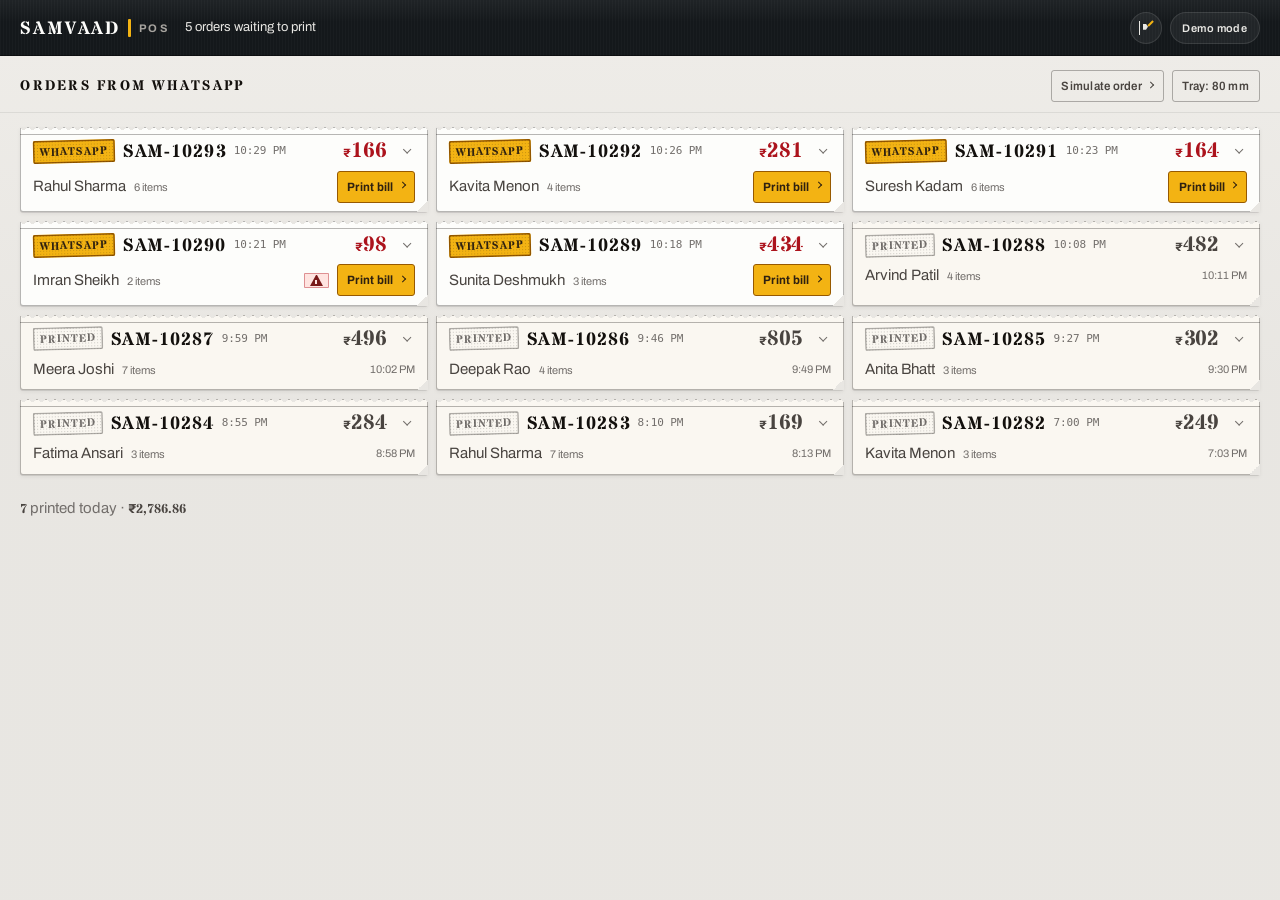
==== commit 26c637c3: "One flow: an order arrives from WhatsApp, it prints The POS had grown to eight nav tabs, four Kanban" ====
--- a/index.html
+++ b/index.html
@@ -4,16 +4,15 @@
 <meta charset="utf-8">
 <meta name="viewport" content="width=device-width, initial-scale=1">
 <title>SAMVAAD POS — counter</title>
-<meta name="description" content="SAMVAAD POS — WhatsApp orders land here as tickets. Demonstration build; all data is synthetic.">
+<meta name="description" content="SAMVAAD POS — WhatsApp orders arrive here and print. Demonstration build; all data is synthetic.">
 <link rel="icon" href="data:image/svg+xml,%3Csvg xmlns='http://www.w3.org/2000/svg' viewBox='0 0 32 32'%3E%3Crect width='32' height='32' fill='%231d1d1b'/%3E%3Ctext x='16' y='24' font-family='Georgia,serif' font-size='22' font-weight='700' fill='%23e0a326' text-anchor='middle'%3ES%3C/text%3E%3C/svg%3E">
 <link rel="stylesheet" href="styles/tokens.css">
 <link rel="stylesheet" href="styles/app.css">
 <link rel="stylesheet" href="styles/print.css">
 </head>
 <body>
-<a class="skip-link" href="#board">Skip to order board</a>
+<a class="skip-link" href="#orders">Skip to orders</a>
 
-<!-- ── the counter's iron rail ───────────────────────────────────────── -->
 <header class="rail">
   <div class="rail-brand">
     <span class="wordmark">SAMVAAD</span>
@@ -21,87 +20,33 @@
     <span class="wordmark-sub">POS</span>
   </div>
 
-  <nav class="rail-nav" aria-label="Sections">
-    <button class="tab is-current" data-nav="board" aria-current="page">New Orders<span class="tab-count" data-count="board">0</span></button>
-    <button class="tab" data-nav="preparing">Preparing<span class="tab-count" data-count="preparing">0</span></button>
-    <button class="tab" data-nav="ready">Ready<span class="tab-count" data-count="ready">0</span></button>
-    <button class="tab" data-nav="completed">Completed<span class="tab-count" data-count="completed">0</span></button>
-    <button class="tab" data-nav="bills">Bills</button>
-    <button class="tab" data-nav="products">Products</button>
-    <button class="tab" data-nav="customers">Customers</button>
-    <button class="tab" data-nav="settings">Settings</button>
-  </nav>
+  <p class="rail-say" data-say role="status"></p>
 
   <div class="rail-tools">
-    <button class="conn" id="conn-pill" aria-expanded="false" aria-haspopup="true">
-      <span class="conn-led" data-conn-led></span>
-      <span class="conn-text">
-        <b data-conn-state>Connected</b>
-        <small data-conn-sync>just now</small>
-      </span>
-    </button>
-    <button class="icon-btn" id="sound-toggle" aria-pressed="false" title="Notification sound (M)">
-      <span class="icon-mute" aria-hidden="true"></span><span class="sr">Mute notification sound</span>
+    <button class="icon-btn" id="sound-toggle" aria-pressed="false" title="Arrival sound (M)">
+      <span class="icon-mute" aria-hidden="true"></span><span class="sr">Unmute arrival sound</span>
     </button>
     <button class="demo-btn" id="demo-btn" aria-pressed="false">Demo mode</button>
   </div>
 </header>
 
-<!-- ── connection popover ────────────────────────────────────────────── -->
-<div class="conn-sheet" id="conn-sheet" hidden>
-  <h2 class="sheet-h">SAMVAAD POS CONNECTOR</h2>
-  <dl class="kv">
-    <dt>Connector</dt><dd>SAMVAAD POS Connector</dd>
-    <dt>Connection</dt><dd><span data-conn-state>Connected</span></dd>
-    <dt>Last sync</dt><dd data-conn-sync>just now</dd>
-    <dt>Queued</dt><dd><span data-queue-count>0</span> items waiting</dd>
-    <dt>Transport</dt><dd class="mono">simulated · WebSocket pending</dd>
-  </dl>
-  <p class="sheet-note" id="conn-note">Demo build: the connector is simulated. No local service is contacted.</p>
-  <button class="btn btn-ghost btn-block" id="conn-toggle">Simulate connection loss</button>
-</div>
-
-<!-- ── the day's tally ───────────────────────────────────────────────── -->
-<section class="tally" aria-label="Today at a glance">
-  <div class="tally-cell" data-tally="orders"><span class="tally-n">0</span><span class="tally-l">Today's bills</span></div>
-  <div class="tally-cell" data-tally="sales"><span class="tally-n">0</span><span class="tally-l">Today's sales</span></div>
-  <div class="tally-cell" data-tally="whatsapp"><span class="tally-n">0</span><span class="tally-l">Bills via WhatsApp</span></div>
-  <div class="tally-off" data-tally="offline" hidden>
-    <span class="tally-off-led" aria-hidden="true"></span>
-    <p>Internet connection lost. Orders will sync when connection is restored.</p>
-    <span class="tally-off-n"><span data-queue-count>0</span> queued</span>
-  </div>
-</section>
-
-<!-- ── order board ───────────────────────────────────────────────────── -->
-<main id="main">
-  <section id="screen-board" class="screen is-current">
-    <div class="board-head">
-      <h1 class="board-title">Order trays</h1>
-      <p class="board-say" data-board-say role="status"></p>
-      <div class="board-tools">
-        <button class="btn btn-seal btn-sm" id="new-bill-btn">Stamp new ticket<span class="chev" aria-hidden="true"></span></button>
-        <button class="btn btn-ghost btn-sm" id="simulate-btn">Simulate WhatsApp order</button>
-      </div>
+<main>
+  <section class="board-head">
+    <h1 class="board-title">Orders from WhatsApp</h1>
+    <div class="board-tools">
+      <button class="btn btn-ghost btn-sm" id="simulate-btn">Simulate order<span class="chev" aria-hidden="true"></span></button>
+      <button class="btn btn-ghost btn-sm" id="tray-btn">Tray: 80 mm</button>
     </div>
-    <div class="board" id="board" tabindex="-1"></div>
   </section>
 
-  <section id="screen-bills" class="screen" hidden></section>
-  <section id="screen-products" class="screen" hidden></section>
-  <section id="screen-customers" class="screen" hidden></section>
-  <section id="screen-settings" class="screen" hidden></section>
+  <div class="board" id="board" tabindex="-1"></div>
+
+  <p class="board-foot" data-printed></p>
 </main>
 
-<!-- ── ticket detail drawer ──────────────────────────────────────────── -->
-<div class="drawer-scrim" id="drawer-scrim" hidden></div>
-<aside class="drawer" id="drawer" hidden aria-labelledby="drawer-title" role="dialog" aria-modal="true"></aside>
+<aside class="drawer" id="drawer" hidden role="dialog" aria-modal="true" aria-labelledby="drawer-title"></aside>
 
-<!-- ── the shop's bill sheet ─────────────────────────────────────────── -->
-<div class="sheet-scrim" id="bill-scrim" hidden></div>
-<section class="billsheet" id="billsheet" hidden role="dialog" aria-modal="true" aria-labelledby="bill-shop"></section>
-
-<!-- ── receipt (print target) ────────────────────────────────────────── -->
+<!-- the receipt is the only thing that ever reaches paper -->
 <div class="receipt" id="receipt" hidden aria-hidden="true"></div>
 
 <div class="toaster" id="toaster" role="status" aria-live="polite"></div>
@@ -112,7 +57,6 @@
 <script src="src/store.js"></script>
 <script src="src/data.js"></script>
 <script src="src/products.js"></script>
-<script src="src/customers.js"></script>
 <script src="src/bills.js"></script>
 <script src="src/orders.js"></script>
 <script src="src/connector.js"></script>
@@ -120,8 +64,6 @@
 <script src="src/notifications.js"></script>
 <script src="src/ui-board.js"></script>
 <script src="src/ui-drawer.js"></script>
-<script src="src/ui-billsheet.js"></script>
-<script src="src/ui-screens.js"></script>
 <script src="src/app.js"></script>
 </body>
 </html>
--- a/styles/tokens.css
+++ b/styles/tokens.css
@@ -1,5 +1,6 @@
 /* SAMVAAD POS — paper, ink and the stamp tray.
-   The lot ticket: white stock on a counter, stencil numbers, stamped status. */
+   One list of orders: a numbered lot ticket each, stamped with where it came
+   from, and printed straight off the order. */
 
 @font-face {
   font-family: "Archivo";
@@ -31,8 +32,6 @@
   font-weight: 400;
   font-display: swap;
   src: url("../assets/fonts/stardos-stencil-400.woff2") format("woff2");
-  unicode-range: U+0000-00FF, U+0131, U+0152-0153, U+2000-206F, U+20AC, U+2122,
-    U+2191, U+2193, U+2212, U+2215, U+FEFF, U+FFFD;
 }
 @font-face {
   font-family: "Stardos Stencil";
@@ -40,18 +39,15 @@
   font-weight: 700;
   font-display: swap;
   src: url("../assets/fonts/stardos-stencil-700.woff2") format("woff2");
-  unicode-range: U+0000-00FF, U+0131, U+0152-0153, U+2000-206F, U+20AC, U+2122,
-    U+2191, U+2193, U+2212, U+2215, U+FEFF, U+FFFD;
 }
 
 :root {
   color-scheme: light;
 
-  /* Stock — the desk, the tickets, the ledger sheet */
+  /* Stock — the desk and the tickets */
   --desk:          oklch(92.6% 0.006 84);
   --stock:         oklch(99.3% 0.002 84);
-  --stock-tray:    oklch(96.4% 0.005 84);
-  --stock-ledger:  oklch(97.6% 0.008 82);
+  --stock-warm:    oklch(97.6% 0.008 82);
 
   /* Ink */
   --ink:           oklch(17.5% 0.008 62);
@@ -63,18 +59,18 @@
 
   /* Iron rail — the machined counter edge */
   --rail:          oklch(20.5% 0.009 250);
-  --rail-line:     oklch(100% 0 0 / 0.10);
   --rail-ink:      oklch(93% 0.005 84);
   --rail-ghost:    oklch(72% 0.008 84);
+  --rail-hair:     oklch(100% 0 0 / 0.11);
+  --rail-soft:     oklch(100% 0 0 / 0.06);
+  --rail-wash:     oklch(100% 0 0 / 0.05);
+  --edge:          oklch(0% 0 0 / 0.40);
+  --rail-grain:    oklch(100% 0 0 / 0.022);
 
   /* The stamp tray */
   --jute:          oklch(80.5% 0.163 82);
   --jute-deep:     oklch(52% 0.140 74);
   --jute-wash:     oklch(94% 0.058 84);
-  --verdigris:     oklch(51% 0.086 188);
-  --verdigris-wash:oklch(93% 0.032 190);
-  --ledger:        oklch(45% 0.104 148);
-  --ledger-wash:   oklch(94% 0.038 150);
   --india:         oklch(47.5% 0.183 26);
   --india-wash:    oklch(94.5% 0.036 27);
   --graphite:      oklch(44% 0.006 250);
@@ -85,100 +81,37 @@
   --mono: ui-monospace, "DejaVu Sans Mono", "SFMono-Regular", Menlo, Consolas, monospace;
 
   /* Metrics */
-  --rail-h: 3.5rem;
-  --gutter: clamp(0.75rem, 1.4vw, 1.5rem);
+  --gutter: clamp(0.75rem, 1.6vw, 1.6rem);
   --radius: 3px;
+  --radius-cut: 2px;
+  --radius-hair: 1px;
+  --radius-pill: 999px;
   --tap: 2.5rem;
-  /* Floor for any functional text in this product. A counter is read at
-     arm's length under bad light; nothing functional goes under it. */
+  /* Floor for any functional text. A counter is read at arm's length under bad
+     light; nothing functional goes under it. */
   --micro: 0.6875rem;
+  --t-body:  0.8125rem;
+  --t-label: 0.75rem;
+  --t-lead:  0.875rem;
+  --t-mark:  1.125rem;
+  --t-total: 1.3125rem;
 
-  /* ── Type ramp ───────────────────────────────────────────────────────
-     Every size in the product is one of these. 0.8125rem is the workhorse
-     body/control size; 0.75rem is the uppercase label size; the rest are
-     reserved for figures that must be read across a room. */
-  --t-body:   0.8125rem;   /* 13px  controls, table cells, lines          */
-  --t-label:  0.75rem;     /* 12px  uppercase labels, nav, buttons      */
-  --t-lead:   0.875rem;    /* 14px  body copy, inputs, facts            */
-  --t-name:   0.9375rem;   /* 15px  ticket customer name                 */
-  --t-screen: 1rem;        /* 16px  screen titles                        */
-  --t-mark:   1.125rem;    /* 18px  wordmark, bill number, ledger head   */
-  --t-lot:    1.1875rem;   /* 19px  the lot number on a ticket           */
-  --t-total:  1.3125rem;   /* 21px  the stencil total on a ticket        */
-  --t-figure: 1.5rem;      /* 24px  stat numerals, grand total           */
+  /* A control's boundary must be identifiable: 3:1, not the 2:1 a hairline
+     rule manages on stock. */
+  --control-edge: oklch(48% 0.008 62);
+  --mark:         oklch(64% 0.006 62);
+  --on-jute:      oklch(26% 0.035 70);
 
-  /* ── Radius scale ────────────────────────────────────────────────────
-     Paper and stamps have almost no rounding. 1px is a printed edge, 2px is a
-     cut corner, 3px is the sheet itself, and a pill is only for controls that
-     are genuinely rounded. */
-  --radius-hair: 1px;
-  --radius-cut:  2px;
-  --radius-pill: 999px;
-  --radius-shell: 8px;   /* the one rounded-off shape: the mute speaker cone */
+  --focus: 0 0 0 2px var(--stock), 0 0 0 4px color-mix(in oklch, var(--india) 85%, transparent);
+  --lift: 0 1px 0 oklch(17.5% 0.008 62 / 0.10), 0 2px 4px oklch(17.5% 0.008 62 / 0.06);
+  --lift-up: 0 1px 0 oklch(17.5% 0.008 62 / 0.12), 0 6px 16px oklch(17.5% 0.008 62 / 0.13);
 
-  /* ── Inks derived from the tray ──────────────────────────────────────
-     Text and washes that sit ON a stamp colour, so they travel with it. */
-  --on-jute:       oklch(26% 0.035 70);
-  --on-jute-deep:  oklch(24% 0.03 70);
-  --on-verdigris:  oklch(98% 0.012 190);
-  --on-ledger:     oklch(98% 0.012 150);
-  --on-graphite:   oklch(84% 0.006 84);
-  --jute-edge:     oklch(45% 0.13 70);
-
-  /* The one ledger accent left: a figure that sits on a stamp colour takes
-     its own step of that ink, never a tint of it. */
-  --fig-jute:      oklch(74.5% 0.175 80);
-  --alert:         oklch(38% 0.14 26);
-  --alert-ink:     oklch(34% 0.12 26);
-  --note-ink:      oklch(38% 0.07 74);
-
-  /* Offsets onto a wash, for text and borders that sit on red or jute stock. */
-  --alert-deep:   oklch(38% 0.13 26);
-  --note-deep:    oklch(38% 0.09 74);
-  --whatsapp:     oklch(62% 0.13 152);
-  --rail-hair:    oklch(100% 0 0 / 0.11);
-  --rail-soft:    oklch(100% 0 0 / 0.06);
-  --rail-lift:    oklch(100% 0 0 / 0.12);
-  --rail-wash:    oklch(100% 0 0 / 0.05);
-  --alert-led:    oklch(97% 0.02 26);
-  --shade-deep:   oklch(17.5% 0.008 62 / 0.28);
-  --desk-lit:     oklch(94.6% 0.006 84);
-
-  /* ── Edge shades and screen-space alphas ─────────────────────────────
-     Darks on dark (the rail's machined edges) and the scrim. */
-  --rail-grain:  oklch(100% 0 0 / 0.022);
-  --edge-hair:   oklch(0% 0 0 / 0.22);
-  --edge-soft:   oklch(0% 0 0 / 0.30);
-  --edge:        oklch(0% 0 0 / 0.40);
-  --edge-deep:   oklch(0% 0 0 / 0.50);
-  --ink-alpha:   oklch(0% 0 0 / 0.16);
-  --ink-alpha-w: oklch(100% 0 0 / 0.16);
-  --ink-hover:   oklch(25% 0.01 62);
-  --calm-ink:    oklch(30% 0.07 190);
-  --scrim:       oklch(17.5% 0.008 62 / 0.42);
-
-  /* Marks that are not text: status dots, the switch knob. Kept separate from
-     --ink-faint so nothing below AA is ever rendered as words. */
-  --control-edge:  oklch(48% 0.008 62);
-  --mark:          oklch(64% 0.006 62);
-  --mark-quiet:    oklch(70% 0.006 62);
-
-  /* ── Printer inks ───────────────────────────────────────────────────
-     A thermal head draws one black on white. These are device colours, not
-     screen inks, and must never be retinted to the palette. */
   --print-ink: #000;
-  --mask-solid: #000;    /* a CSS mask key: must be opaque, never a palette ink */
-  /* Thermal trays are measured in device pixels, not on the screen ramp. */
+  --print-ground: #fff;
+  --mask-solid: #000;
   --tray-58-type: 10px;
   --tray-80-type: 11px;
   --tray-a4-type: 13px;
-  --print-ground: #fff;
-
-  --focus: 0 0 0 2px var(--stock), 0 0 0 4px oklch(47.5% 0.183 26 / 0.85);
-
-  /* One lift for paper on a desk: a hard contact shadow, not a glow. */
-  --lift: 0 1px 0 oklch(17.5% 0.008 62 / 0.10), 0 2px 4px oklch(17.5% 0.008 62 / 0.06);
-  --lift-up: 0 1px 0 oklch(17.5% 0.008 62 / 0.12), 0 6px 16px oklch(17.5% 0.008 62 / 0.13);
 }
 
 @media (prefers-reduced-motion: reduce) {
--- a/styles/app.css
+++ b/styles/app.css
@@ -1,23 +1,22 @@
-/* ── base ──────────────────────────────────────────────────────────── */
+/* SAMVAAD POS — the counter. One rail, one list of tickets, one drawer. */
+
 *, *::before, *::after { box-sizing: border-box; }
+[hidden] { display: none !important; }
 html { -webkit-text-size-adjust: 100%; }
 body {
   margin: 0;
   min-height: 100dvh;
-  background: linear-gradient(180deg, var(--desk-lit), var(--desk) 24rem), var(--desk);
-  color: var(--ink);
-  font: 400 var(--t-name)/1.5 var(--ui);
   display: flex;
   flex-direction: column;
-}
-h1, h2, h3, p, dl, dd, figure, table { margin: 0; }
-/* Several overlays set display themselves, which outranks the UA rule for the
-   hidden attribute. Anything hidden stays unfound by the pointer. */
-[hidden] { display: none !important; }
+  background: linear-gradient(180deg, oklch(94.6% 0.006 84), var(--desk) 24rem), var(--desk);
+  color: var(--ink);
+  font: 400 15px/1.5 var(--ui);
+}
+h1, h2, p, dl, dd, figure, table { margin: 0; }
 button { font: inherit; color: inherit; }
 table { border-collapse: collapse; width: 100%; }
+.mono { font-family: var(--mono); font-size: 0.8125em; letter-spacing: -0.01em; }
 .sr { position: absolute; width: 1px; height: 1px; overflow: hidden; clip-path: inset(50%); white-space: nowrap; }
-.mono { font-family: var(--mono); font-size: 0.8125em; letter-spacing: -0.01em; }
 :focus-visible { outline: none; box-shadow: var(--focus); border-radius: var(--radius); }
 
 .skip-link {
@@ -30,84 +29,38 @@
 /* ── the iron rail ─────────────────────────────────────────────────── */
 .rail {
   position: sticky; top: 0; z-index: 40;
-  height: var(--rail-h);
-  display: flex; align-items: stretch; gap: 1rem;
+  display: flex; align-items: center; gap: 1rem;
+  min-height: 3.5rem;
   padding-inline: var(--gutter);
   background:
-    repeating-linear-gradient(90deg, var(--rail-grain) 0 1px, transparent 1px 3px),
-    linear-gradient(var(--rail-wash), transparent 40%),
+    repeating-linear-gradient(90deg, oklch(100% 0 0 / 0.022) 0 1px, transparent 1px 3px),
+    linear-gradient(oklch(100% 0 0 / 0.05), transparent 40%),
     var(--rail);
   color: var(--rail-ink);
-  box-shadow: inset 0 -1px 0 var(--edge-deep), 0 1px 0 var(--rail-soft);
-}
-.rail-brand { display: flex; align-items: center; gap: 0.5rem; flex: none; padding-right: 0.25rem; }
+  box-shadow: inset 0 -1px 0 var(--edge);
+}
+.rail-brand { display: flex; align-items: center; gap: 0.5rem; flex: none; }
 .wordmark {
   font-family: var(--stencil); font-weight: 700; font-size: var(--t-mark);
   letter-spacing: 0.1em; color: var(--stock);
 }
 .wordmark-rule { width: 3px; height: 1.15rem; background: var(--jute); border-radius: var(--radius-hair); }
 .wordmark-sub {
-  font-size: var(--micro); font-weight: 700; letter-spacing: 0.22em;
-  color: var(--rail-ghost); padding-top: 2px;
-}
-
-.rail-nav {
-  display: flex; align-items: stretch; gap: 0.125rem;
-  flex: 1 1 auto; min-width: 0; overflow-x: auto; scrollbar-width: none;
-  scroll-snap-type: x proximity;
-}
-.rail-nav::-webkit-scrollbar { display: none; }
-/* A clipped word is not an affordance: the strip fades where it runs out. */
-.rail-nav { mask-image: linear-gradient(90deg, var(--mask-solid) calc(100% - 1.75rem), transparent); }
-@supports not (mask-image: linear-gradient(90deg, #000, transparent)) {
-  .rail-nav { mask-image: none; }
-}
-.tab {
-  position: relative; flex: none; border: 0; background: transparent; cursor: pointer;
-  display: inline-flex; align-items: center; gap: 0.4em; padding: 0 0.7rem;
-  font-size: var(--t-label); font-weight: 600; font-stretch: 92%; letter-spacing: 0.03em;
-  color: var(--rail-ghost); white-space: nowrap;
-  box-shadow: inset 0 -3px 0 transparent;
-  transition: color 0.14s, box-shadow 0.14s, background 0.14s;
-}
-.tab:hover { color: var(--rail-ink); background: var(--rail-wash); }
-.tab.is-current { color: var(--stock); box-shadow: inset 0 -3px 0 var(--jute); }
-.tab-count {
-  min-width: 1.35rem; height: 1.35rem; padding: 0 0.3rem;
-  display: inline-grid; place-items: center;
-  font-family: var(--stencil); font-weight: 700; font-size: var(--micro); letter-spacing: 0;
-  color: var(--rail); background: var(--rail-ghost); border-radius: var(--radius-cut);
-}
-.tab.is-current .tab-count { background: var(--jute); color: var(--rail); }
-.tab-count[data-hot="1"] { background: var(--jute); color: var(--rail); }
-.tab-count:empty, .tab-count[data-count="0"] { display: none; }
-
+  font-size: var(--micro); font-weight: 700; letter-spacing: 0.22em; color: var(--rail-ghost);
+}
+/* The rail says what is waiting, so the number exists in exactly one place. */
+.rail-say { flex: 1; font-size: var(--t-body); color: var(--rail-ink); }
+.rail-say b { font-weight: 600; }
 .rail-tools { display: flex; align-items: center; gap: 0.5rem; flex: none; }
-.conn {
-  display: inline-flex; align-items: center; gap: 0.5rem; cursor: pointer;
-  padding: 0.3rem 0.6rem 0.3rem 0.5rem; border-radius: var(--radius-pill);
-  border: 1px solid var(--rail-line); background: var(--rail-soft); color: var(--rail-ink);
-}
-.conn:hover { background: var(--rail-hair); }
-.conn-text { display: grid; line-height: 1.15; text-align: left; }
-.conn-text b { font-size: var(--micro); font-weight: 600; }
-.conn-text small { font-size: var(--micro); color: var(--rail-ghost); letter-spacing: 0.02em; }
-.conn-led {
-  width: 0.55rem; height: 0.55rem; border-radius: 50%; flex: none;
-  background: var(--ledger); box-shadow: 0 0 0 3px color-mix(in oklch, var(--ledger) 28%, transparent);
-}
-[data-online="0"] .conn-led { background: var(--india); box-shadow: 0 0 0 3px color-mix(in oklch, var(--india) 30%, transparent); }
-.conn-led.is-syncing { animation: pulse-led 1.1s ease-in-out infinite; }
-@keyframes pulse-led { 50% { opacity: 0.35; } }
 
 .icon-btn {
   width: 2rem; height: 2rem; display: grid; place-items: center; cursor: pointer;
-  border: 1px solid var(--rail-line); border-radius: var(--radius-pill); background: var(--rail-soft);
-}
-.icon-btn:hover { background: var(--rail-lift); }
+  border: 1px solid var(--rail-hair); border-radius: var(--radius-pill); background: var(--rail-soft);
+}
+.icon-btn:hover { background: oklch(100% 0 0 / 0.12); }
 .icon-mute {
   width: 0.9rem; height: 0.9rem; display: block; position: relative;
-  border-left: 1.6px solid var(--rail-ink); border-radius: 0 var(--radius-shell) var(--radius-shell) 0;
+  border-left: 1.6px solid var(--rail-ink); border-radius: 0 8px 8px 0;
 }
 .icon-mute::before {
   content: ""; position: absolute; left: 3px; top: 3px; width: 5px; height: 6px;
@@ -122,258 +75,166 @@
 
 .demo-btn {
   height: 2rem; padding: 0 0.7rem; cursor: pointer; border-radius: var(--radius-pill);
-  border: 1px solid var(--rail-line); background: var(--rail-soft);
+  border: 1px solid var(--rail-hair); background: var(--rail-soft);
   font-size: var(--micro); font-weight: 600; letter-spacing: 0.04em; color: var(--rail-ink);
   white-space: nowrap;
 }
-.demo-btn:hover { background: var(--rail-lift); }
+.demo-btn:hover { background: oklch(100% 0 0 / 0.12); }
 .demo-btn[aria-pressed="true"] { background: var(--jute); border-color: var(--jute); color: var(--rail); }
 
-/* ── connector sheet ───────────────────────────────────────────────── */
-.conn-sheet {
-  position: fixed; z-index: 60; top: calc(var(--rail-h) + 6px); right: var(--gutter);
-  width: min(23rem, calc(100vw - 2 * var(--gutter)));
-  background: var(--stock); border: 1px solid var(--rule-mid); border-radius: var(--radius);
-  box-shadow: var(--lift-up); padding: 0.9rem 1rem 1rem;
-}
-.sheet-h {
-  font-family: var(--stencil); font-size: var(--t-label); font-weight: 700;
-  letter-spacing: 0.14em; text-transform: uppercase; padding-bottom: 0.5rem;
-  border-bottom: 1px solid var(--rule); margin-bottom: 0.65rem;
-}
-.kv { display: grid; grid-template-columns: 7.5rem 1fr; gap: 0.3rem 0.6rem; font-size: var(--t-body); }
-.kv dt { color: var(--ink-faint); }
-.kv dd { color: var(--ink); }
-.kv .mono { font-size: var(--t-body); }
-.sheet-note { font-size: var(--t-label); color: var(--ink-faint); margin: 0.7rem 0; line-height: 1.45; }
-
-/* ── tally strip ───────────────────────────────────────────────────── */
-.tally {
-  position: relative;
-  display: grid;
-  /* Three day facts. The queue counts live on the tabs and the tray heads. */
-  grid-template-columns: repeat(3, minmax(0, 1fr));
-  background: var(--ink); color: var(--stock);
-  border-block: 1px solid var(--edge);
-}
-.tally-cell {
-  display: flex; flex-direction: column; justify-content: center; gap: 0.1rem;
-  padding: 0.4rem var(--gutter) 0.45rem;
-  border-left: 1px solid var(--rail-hair);
-  min-width: 0;
-}
-.tally-cell:first-child { border-left: 0; }
-.tally-n {
-  font-family: var(--stencil); font-weight: 700; font-size: var(--t-total); line-height: 1.05;
-  letter-spacing: 0.01em; display: flex; align-items: baseline; gap: 0.08em;
-}
-.tally-l {
-  font-size: var(--micro); font-weight: 600; letter-spacing: 0.16em; text-transform: uppercase;
-  color: var(--on-graphite); white-space: nowrap; overflow: hidden; text-overflow: ellipsis;
-}
-.tally-n i { font-style: normal; font-size: 0.66em; font-family: var(--ui); font-weight: 700; }
-
-.tally-off {
-  grid-column: 1 / -1;
-  display: flex; align-items: center; gap: 0.7rem;
-  padding: 0.6rem var(--gutter);
-  background: var(--alert); border-top: 1px solid var(--edge-soft);
-  font-size: var(--t-body);
-}
-.tally-off-led { width: 0.55rem; height: 0.55rem; border-radius: 50%; background: var(--alert-led); flex: none; box-shadow: 0 0 0 3px color-mix(in oklch, var(--alert-led) 22%, transparent); }
-.tally-off-n { margin-left: auto; font-family: var(--stencil); font-weight: 700; letter-spacing: 0.06em; white-space: nowrap; }
-
-/* ── board ─────────────────────────────────────────────────────────── */
-main { flex: 1; display: flex; flex-direction: column; min-height: 0; }
-.screen { flex: 1; display: flex; flex-direction: column; min-height: 0; }
-.screen[hidden] { display: none; }
+/* ── the list ──────────────────────────────────────────────────────── */
+main { flex: 1; display: flex; flex-direction: column; min-width: 0; }
 
 .board-head {
-  display: flex; align-items: center; gap: 1rem; flex-wrap: wrap;
-  padding: 0.5rem var(--gutter) 0.5rem;
+  display: flex; align-items: center; gap: 0.75rem; flex-wrap: wrap;
+  padding: 0.9rem var(--gutter) 0.6rem;
   border-bottom: 1px solid var(--rule-hair);
 }
 .board-title {
   font-family: var(--stencil); font-size: var(--t-lead); font-weight: 700;
-  letter-spacing: 0.16em; text-transform: uppercase;
+  letter-spacing: 0.16em; text-transform: uppercase; margin-right: auto;
 }
 .board-tools { display: flex; gap: 0.5rem; flex-wrap: wrap; }
 
 .board {
-  display: grid; grid-template-columns: repeat(4, minmax(0, 1fr)); gap: 0.75rem;
-  padding: 0 var(--gutter) 1.25rem; align-items: start; min-height: 0;
-}
-/* Focusing one tray gives that tray the whole board; its tickets then flow
-   across it instead of stacking in a single narrow column. */
-.board[data-focus] { grid-template-columns: minmax(0, 1fr); }
-.board[data-focus] .lane:not([data-lane-focused="focused"]) { display: none; }
-.board[data-focus] .lane-body {
-  display: grid; align-content: start; justify-content: center;
-  grid-template-columns: repeat(auto-fit, minmax(16rem, 21rem));
-  gap: 0.75rem;
-}
-.board[data-focus] .lane-sub { grid-column: 1 / -1; }
-
-/* ── lane (a tray) ─────────────────────────────────────────────────── */
-.lane {
-  background: var(--stock-tray);
-  border: 1px solid var(--rule);
-  border-radius: var(--radius);
-  display: flex; flex-direction: column; min-width: 0;
-}
-.lane-head {
-  display: flex; align-items: center; gap: 0.5rem;
-  padding: 0.4rem 0.6rem;
-  border-bottom: 1px solid var(--rule);
-  background: linear-gradient(var(--stock), var(--stock-tray));
-}
-.lane-name {
-  font-family: var(--stencil); font-size: var(--t-label); font-weight: 700;
-  letter-spacing: 0.16em; text-transform: uppercase;
-}
-.lane-count {
-  margin-left: auto; min-width: 1.5rem; height: 1.5rem; padding: 0 0.35rem;
-  display: inline-grid; place-items: center;
-  font-family: var(--stencil); font-weight: 700; font-size: var(--t-label);
-  border-radius: var(--radius-cut); color: var(--stock);
-}
-.lane[data-lane="new"] .lane-count { background: var(--jute); color: var(--on-jute-deep); }
-.lane[data-lane="preparing"] .lane-count { background: var(--verdigris); }
-.lane[data-lane="ready"] .lane-count { background: var(--ledger); }
-.lane[data-lane="completed"] .lane-count { background: var(--graphite); }
-.lane[data-lane="new"] .lane-name { color: var(--jute-deep); }
-
-.lane-body {
-  padding: 0.6rem; display: flex; flex-direction: column; gap: 0.6rem;
-  min-height: 5rem;
-}
-.lane-empty {
-  border: 1px dashed var(--rule-mid); border-radius: var(--radius);
-  padding: 1.1rem 0.8rem; text-align: center;
-  font-size: var(--t-label); color: var(--ink-faint); letter-spacing: 0.02em;
-}
-.lane-empty b { display: block; font-family: var(--stencil); font-size: var(--t-label); letter-spacing: 0.12em; color: var(--ink-faint); margin-bottom: 0.25rem; }
-
-/* accepted sub-band: tickets taken off the NEW pile but not yet started */
-.lane-sub {
-  display: flex; align-items: center; gap: 0.45rem;
-  padding: 0.35rem 0.4rem 0.3rem;
-  font-size: var(--micro); font-weight: 700; letter-spacing: 0.16em; text-transform: uppercase;
-  color: var(--ink-faint);
-  border-top: 1px dashed var(--rule-mid); margin-top: 0.15rem;
-}
-.lane-sub::after { content: ""; flex: 1; border-top: 1px solid var(--rule-hair); }
+  display: grid; gap: 0.55rem;
+  grid-template-columns: repeat(auto-fill, minmax(min(23rem, 100%), 1fr));
+  padding: 0.9rem var(--gutter);
+  align-content: start;
+}
+.board-clear {
+  grid-column: 1 / -1; font-size: var(--t-body); color: var(--ink-faint);
+  padding-bottom: 0.4rem;
+}
+.board-clear b { color: var(--ink); }
+.board-empty {
+  grid-column: 1 / -1; padding: 3rem 1rem; text-align: center;
+  display: grid; gap: 0.4rem; justify-items: center; color: var(--ink-faint);
+}
+.board-empty b { font-family: var(--stencil); font-size: var(--t-mark); letter-spacing: 0.1em; color: var(--ink); }
+.board-empty p { font-size: var(--t-body); max-width: 28rem; }
+.board-foot {
+  padding: 0.5rem var(--gutter) 1.5rem; font-size: var(--t-micro); color: var(--ink-faint);
+}
+.board-foot b { font-family: var(--stencil); font-weight: 700; font-size: var(--t-body); color: var(--ink-soft); }
 
 /* ── the lot ticket ────────────────────────────────────────────────── */
-.ticket {
+.row {
   position: relative; isolation: isolate;
   background: var(--stock);
   border: 1px solid var(--rule-mid); border-radius: 0 0 var(--radius) var(--radius);
   box-shadow: var(--lift);
-  padding: 0.85rem 0.7rem 0.6rem;
-  display: flex; flex-direction: column; gap: 0.45rem;
+  padding: 0.6rem 0.7rem 0.55rem;
+  display: flex; flex-direction: column; gap: 0.35rem;
 }
 /* perforation punched along the head of the ticket */
-.ticket::before {
+.row::before {
   content: ""; position: absolute; inset: -1px -1px auto -1px; height: 8px;
   background:
     linear-gradient(var(--rule-mid), var(--rule-mid)) 0 7px / 100% 1px no-repeat,
     radial-gradient(circle at 3.6px -1px, var(--desk) 3.7px, transparent 3.9px) 0 0 / 9px 7px repeat-x;
   pointer-events: none; z-index: 1;
 }
-.ticket::after { /* the torn stub corner */
+.row::after { /* the torn stub corner */
   content: ""; position: absolute; right: -1px; bottom: -1px; width: 11px; height: 11px;
-  background: linear-gradient(315deg, var(--stock-tray) 0 50%, transparent 50%);
+  background: linear-gradient(315deg, var(--desk) 0 50%, transparent 50%);
   pointer-events: none;
 }
-
-.ticket-head { display: flex; align-items: flex-start; gap: 0.5rem; }
-.src {
-  display: inline-flex; align-items: center; gap: 0.35em;
-  font-size: var(--micro); font-weight: 700; letter-spacing: 0.16em; text-transform: uppercase;
-  color: var(--ink-faint); padding-top: 0.2rem;
-}
-.src-dot { width: 0.4rem; height: 0.4rem; border-radius: 50%; background: var(--whatsapp); flex: none; }
-.src[data-src="counter"] .src-dot { background: var(--mark-quiet); }
-
+.row.is-printed { background: var(--stock-warm); }
+.row.is-printed .row-total { color: var(--ink-soft); }
+.row.is-dropped { box-shadow: 0 0 0 1px color-mix(in oklch, var(--jute-deep) 45%, transparent), var(--lift); }
+
+.row-top { display: flex; align-items: center; gap: 0.5rem; }
+.row-lot {
+  font-family: var(--stencil); font-weight: 700; font-size: var(--t-mark);
+  letter-spacing: 0.05em; color: var(--ink); white-space: nowrap; flex: none;
+  background: none; border: 0; padding: 0; cursor: pointer; text-align: left;
+}
+.row-lot:hover { color: var(--jute-deep); text-decoration: underline; }
+.row-when { color: var(--ink-faint); font-size: var(--micro); flex: none; white-space: nowrap; }
+.row-total { margin-left: auto; display: flex; align-items: baseline; gap: 0.1em; color: var(--india); }
+.row-total i { font-style: normal; font-family: var(--ui); font-weight: 700; font-size: var(--t-label); }
+.row-total b { font-family: var(--stencil); font-weight: 700; font-size: var(--t-total); line-height: 1; }
+.row-was { color: var(--ink-faint); }
+
+.row-bot { display: flex; align-items: center; justify-content: flex-end; gap: 0.5rem; flex-wrap: wrap; }
+/* Never shrinks: when the actions stop fitting it is they that wrap, because a
+   half-printed customer name is worse than a taller ticket. */
+.row-who {
+  flex: 1 0 auto; min-width: 0; margin-right: auto;
+  display: flex; align-items: baseline; gap: 0.5rem;
+  background: none; border: 0; padding: 0; cursor: pointer; text-align: left;
+  font: inherit; color: var(--ink-soft);
+}
+.row-who .nm { flex: 0 1 auto; min-width: 0; overflow: hidden; text-overflow: ellipsis; white-space: nowrap; }
+.row-who:hover .nm { color: var(--ink); text-decoration: underline; }
+.row-count { color: var(--ink-faint); font-size: var(--micro); flex: none; }
+
+/* ── the stamp plate ───────────────────────────────────────────────── */
 .plate {
-  position: relative; margin-left: auto; flex: none;
+  position: relative; flex: none;
   display: inline-flex; align-items: center;
   font-family: var(--stencil); font-weight: 700; font-size: var(--micro);
-  letter-spacing: 0.14em; text-transform: uppercase; white-space: nowrap;
+  letter-spacing: 0.1em; text-transform: uppercase; white-space: nowrap;
   padding: 0.32em 0.6em 0.28em; border-radius: var(--radius-cut);
   transform: rotate(-1.5deg);
 }
 .plate::after {
   content: ""; position: absolute; inset: 0; border-radius: inherit; pointer-events: none;
   background-image:
-    radial-gradient(var(--edge-hair) 0.5px, transparent 0.7px),
-    radial-gradient(var(--ink-alpha-w) 0.5px, transparent 0.7px);
+    radial-gradient(oklch(0% 0 0 / 0.22) 0.5px, transparent 0.7px),
+    radial-gradient(oklch(100% 0 0 / 0.16) 0.5px, transparent 0.7px);
   background-size: 3px 3px, 4px 4px;
   background-position: 0 0, 1px 2px;
   mix-blend-mode: multiply; opacity: 0.8;
-  box-shadow: inset 0 0 2px var(--ink-alpha);
-}
-.plate[data-ink="new"]      { background: var(--jute); color: var(--on-jute); box-shadow: inset 0 0 0 1.5px var(--jute-deep); }
-.plate[data-ink="accepted"] { background: var(--ink); color: var(--stock); }
-.plate[data-ink="preparing"]{ background: var(--verdigris); color: var(--on-verdigris); }
-.plate[data-ink="ready"]    { background: var(--ledger); color: var(--on-ledger); }
-.plate[data-ink="completed"]{ background: transparent; color: var(--ink-faint); box-shadow: inset 0 0 0 1.5px var(--rule-mid); }
-.plate[data-ink="cancelled"]{ background: transparent; color: var(--india); box-shadow: inset 0 0 0 1.5px var(--india); }
-
-.ticket-lot {
-  font-family: var(--stencil); font-weight: 700; font-size: var(--t-lot);
-  letter-spacing: 0.055em; line-height: 1.1; color: var(--ink);
-}
-.ticket-lot .ch { display: inline-block; }
-.ticket-lot .ch-gut { width: 0.34em; }
-
-.rule { border: 0; border-top: 1px solid var(--rule); margin: 0.1rem 0; }
-.rule-double { border: 0; height: 3px; border-top: 1px solid var(--rule-mid); border-bottom: 1px solid var(--rule-mid); }
-
-.ticket-who { display: grid; gap: 0.1rem; }
-.ticket-name { font-family: var(--stencil); font-weight: 400; font-size: var(--t-name); letter-spacing: 0.04em; line-height: 1.2; }
-.ticket-phone { font-size: var(--micro); color: var(--ink-faint); }
-.ticket-when { font-size: var(--micro); color: var(--ink-faint); display: flex; flex-wrap: wrap; gap: 0.3em 0.6em; }
-.ticket-when b { font-weight: 600; color: var(--ink-soft); }
-
-.ticket-lines { list-style: none; padding: 0; margin: 0; display: grid; gap: 0.2rem; font-size: var(--t-body); }
-.ticket-lines li { display: flex; gap: 0.4rem; align-items: baseline; }
-.ticket-lines .q {
+  box-shadow: inset 0 0 2px oklch(0% 0 0 / 0.16);
+}
+.plate[data-ink="whatsapp"] { background: var(--jute); color: var(--on-jute); box-shadow: inset 0 0 0 1.5px var(--jute-deep); }
+.plate[data-ink="counter"]  { background: var(--rail); color: var(--stock); }
+.plate[data-ink="printed"]  { background: transparent; color: var(--ink-faint); box-shadow: inset 0 0 0 1.5px var(--rule-mid); }
+
+/* ── drop open ─────────────────────────────────────────────────────── */
+.caret {
+  flex: none; width: 1.5rem; height: 1.5rem; margin-right: -0.25rem;
+  display: grid; place-items: center; cursor: pointer;
+  background: none; border: 1px solid transparent; border-radius: var(--radius-cut);
+  color: var(--ink-faint);
+}
+.caret:hover { color: var(--ink); background: var(--desk); }
+.caret-mark {
+  width: 0.42em; height: 0.42em; display: block;
+  border-right: 1.6px solid currentColor; border-bottom: 1.6px solid currentColor;
+  transform: rotate(45deg) translate(-1px, -1px);
+  transition: transform 0.16s ease;
+}
+.caret[aria-expanded="true"] .caret-mark { transform: rotate(-135deg) translate(-2px, -2px); }
+.caret[aria-expanded="true"] { color: var(--ink); background: var(--desk); }
+
+.row-detail {
+  display: grid; gap: 0.45rem;
+  margin: 0.1rem -0.7rem -0.55rem;
+  padding: 0.6rem 0.7rem 0.55rem;
+  border-top: 1px dashed var(--rule-mid);
+  animation: drop-in 0.18s ease-out both;
+}
+@keyframes drop-in { from { opacity: 0; transform: translateY(-4px); } }
+
+.row-lines { list-style: none; padding: 0; margin: 0; display: grid; gap: 0.2rem; font-size: var(--t-body); }
+.row-lines li { display: flex; gap: 0.4rem; align-items: baseline; }
+.row-lines .q {
   font-family: var(--stencil); font-weight: 700; font-size: var(--micro);
   min-width: 1.35rem; text-align: center; flex: none;
-  background: var(--desk); border-radius: var(--radius-cut); padding: 0.05em 0.2em;
-}
-.ticket-lines .nm { flex: 1; min-width: 0; overflow: hidden; text-overflow: ellipsis; white-space: nowrap; }
-.ticket-lines .amt { font-family: var(--mono); font-size: var(--t-label); color: var(--ink-soft); flex: none; font-variant-numeric: tabular-nums; }
-.ticket-lines .more { color: var(--ink-faint); font-size: var(--micro); font-style: italic; }
-
-.ticket-foot { display: flex; align-items: flex-end; gap: 0.5rem; margin-top: auto; }
-.ticket-count { font-size: var(--micro); font-weight: 600; letter-spacing: 0.12em; text-transform: uppercase; color: var(--ink-faint); padding-bottom: 0.15rem; }
-.ticket-total { margin-left: auto; display: flex; align-items: baseline; gap: 0.1em; color: var(--india); }
-.ticket-total i { font-style: normal; font-family: var(--ui); font-weight: 700; font-size: var(--t-body); }
-.ticket-total b { font-family: var(--stencil); font-weight: 700; font-size: var(--t-total); line-height: 1; font-variant-numeric: tabular-nums; }
-
-.ticket-actions { display: flex; gap: 0.4rem; padding-top: 0.15rem; }
-.ticket-actions .btn { flex: 1; min-width: 0; }
-.ticket-actions .btn-seal { flex: 1.6; }
-
-.chev { width: 0.44em; height: 0.44em; flex: none; border-top: 1.6px solid currentColor; border-right: 1.6px solid currentColor; transform: rotate(45deg) translate(-1px, -1px); }
-
-.flag {
-  display: flex; align-items: flex-start; gap: 0.35rem;
-  font-size: var(--micro); font-weight: 600; line-height: 1.35;
-  padding: 0.3rem 0.4rem; border-radius: var(--radius-cut);
-}
-.flag-warn { background: var(--india-wash); color: var(--alert-deep); box-shadow: inset 0 0 0 1px color-mix(in oklch, var(--india) 40%, transparent); }
-.flag-note { background: var(--jute-wash); color: var(--note-ink); box-shadow: inset 0 0 0 1px color-mix(in oklch, var(--jute-deep) 35%, transparent); }
-.flag-bad { font-family: var(--stencil); letter-spacing: 0.06em; }
-/* The warning mark is drawn like every other mark in this world. The bang is
-   knocked out in the flag's own ground, so it reads on red stock and on the
-   resolve row alike. */
+  background: var(--desk); border-radius: var(--radius-hair); padding: 0.05em 0.2em;
+}
+.row-lines .nm { flex: 1; min-width: 0; display: flex; align-items: center; gap: 0.3rem; }
+.row-lines .amt { font-family: var(--mono); font-size: var(--t-label); color: var(--ink-soft); flex: none; }
+.row-lines li.is-unmatched .nm { color: var(--india); font-weight: 600; }
+
+/* Every mark in this world is drawn. width/height are ignored on an inline box,
+   which is why this glyph collapsed until it was stated here. */
 .warn-glyph {
-  position: relative; width: 0.86em; height: 0.8em; flex: none;
-  color: currentColor; align-self: flex-start; margin-top: 0.12em;
+  display: inline-block; vertical-align: -0.08em;
+  position: relative; width: 0.86em; height: 0.8em; flex: none; color: currentColor;
 }
 .warn-glyph::before {
   content: ""; position: absolute; inset: 0;
@@ -387,33 +248,12 @@
   background: var(--india-wash);
 }
 
-/* stamp press */
-/* A rubber stamp: it falls, contacts hard, then settles. The overshoot stays
-   because a physical stamp overshoots; the elastic curve goes. */
-.plate.is-stamped { animation: stamp-press 0.3s cubic-bezier(0.16, 1, 0.3, 1) both; }
-@keyframes stamp-press {
-  0%   { transform: rotate(-8deg) scale(1.24); filter: blur(1.6px); opacity: 0.08; }
-  38%  { transform: rotate(-1deg) scale(1.06); filter: blur(0); opacity: 1; }
-  62%  { transform: rotate(-2deg) scale(0.985); }
-  100% { transform: rotate(-1.5deg) scale(1); }
-}
-/* split-flap arrival on the lot number */
-.ticket.is-fresh { animation: ticket-in 0.4s ease-out both; }
-@keyframes ticket-in {
-  0%   { opacity: 0; transform: translateY(-6px); box-shadow: 0 0 0 3px var(--jute-wash), var(--lift); }
-  100% { opacity: 1; transform: none; }
-}
-.ticket.is-fresh .ch { animation: flap 0.3s steps(4) both; animation-delay: calc(var(--i) * 26ms); }
-@keyframes flap {
-  0%   { opacity: 0; transform: rotateX(88deg); filter: blur(1px); }
-  100% { opacity: 1; transform: none; filter: none; }
-}
-.ticket.is-fresh::before { animation: perf-glow 1.1s ease-out both; }
-@keyframes perf-glow {
-  0%, 100% { background-color: transparent; }
-  25%      { background-color: var(--jute-wash); }
-}
-.ticket.is-alerting { box-shadow: 0 0 0 2px var(--jute), 0 0 0 6px var(--jute-wash), var(--lift-up); }
+.row-flag {
+  display: inline-flex; align-items: center; gap: 0.25em; flex: none;
+  padding: 0.1em 0.4em; border-radius: var(--radius-hair);
+  background: var(--india-wash); color: oklch(38% 0.13 26);
+  box-shadow: inset 0 0 0 1px color-mix(in oklch, var(--india) 40%, transparent);
+}
 
 /* ── buttons ───────────────────────────────────────────────────────── */
 .btn {
@@ -425,144 +265,18 @@
   cursor: pointer; white-space: nowrap;
   transition: background 0.12s, border-color 0.12s, color 0.12s, transform 0.06s;
 }
-.btn:hover { background: var(--stock); border-color: var(--ink-soft); }
+.btn:hover { border-color: var(--ink-soft); }
 .btn:active { transform: translateY(1px); }
-.btn:disabled { opacity: 0.42; cursor: not-allowed; }
+.btn:disabled { opacity: 0.5; cursor: not-allowed; }
+.btn-sm { min-height: 2rem; padding: 0 0.6rem; font-size: var(--t-label); }
+.btn-block { width: 100%; }
 .btn-seal { background: var(--jute); border-color: var(--jute-deep); color: var(--on-jute); font-weight: 700; }
-.btn-seal:hover { background: var(--fig-jute); border-color: var(--jute-edge); }
-.btn-ink { background: var(--ink); border-color: var(--ink); color: var(--stock); }
-.btn-ink:hover { background: var(--ink-hover); border-color: var(--ink-hover); }
+.btn-seal:hover { background: oklch(74.5% 0.175 80); }
 .btn-ghost { background: transparent; border-color: var(--rule-mid); color: var(--ink-soft); }
 .btn-ghost:hover { background: var(--stock); color: var(--ink); border-color: var(--ink-soft); }
-.btn-danger { background: transparent; border-color: color-mix(in oklch, var(--india) 55%, transparent); color: var(--india); }
-.btn-danger:hover { background: var(--india-wash); border-color: var(--india); }
-.btn-sm { min-height: 2rem; padding: 0 0.6rem; font-size: var(--t-label); }
-.btn-block { width: 100%; }
-.btn-row { display: flex; gap: 0.5rem; flex-wrap: wrap; }
-
-.toggle {
-  display: flex; align-items: center; gap: 0.7rem; cursor: pointer;
-  padding: 0.55rem 0; border-bottom: 1px solid var(--rule-hair);
-}
-.toggle:last-child { border-bottom: 0; }
-.toggle-text { flex: 1; }
-.toggle-text b { display: block; font-size: var(--t-lead); font-weight: 600; }
-.toggle-text small { color: var(--ink-faint); font-size: var(--t-label); }
-.switch {
-  flex: none; width: 2.75rem; height: 1.5rem; border-radius: var(--radius-pill);
-  background: var(--desk); border: 1.5px solid var(--control-edge); position: relative;
-}
-.switch::after {
-  content: ""; position: absolute; top: 2px; left: 2px; width: 1.125rem; height: 1.125rem;
-  border-radius: 50%; background: var(--mark); transition: transform 0.16s, background 0.16s;
-}
-.toggle input { position: absolute; opacity: 0; pointer-events: none; }
-.toggle input:checked + .switch { background: var(--jute-wash); border-color: var(--jute-deep); }
-.toggle input:checked + .switch::after { transform: translateX(1.2rem); background: var(--jute-deep); }
-.toggle input:focus-visible + .switch { box-shadow: var(--focus); }
-
-.field { display: grid; gap: 0.2rem; }
-.field > label, .field-l { font-size: var(--micro); font-weight: 700; letter-spacing: 0.14em; text-transform: uppercase; color: var(--ink-faint); }
-.input, select.input {
-  width: 100%; min-height: 2.25rem; padding: 0.35rem 0.5rem;
-  border: 1.5px solid var(--control-edge); border-radius: var(--radius);
-  background: var(--stock); color: var(--ink);
-  font: 600 var(--t-lead)/1.2 var(--ui); font-variant-numeric: tabular-nums;
-}
-.input:focus-visible { border-color: var(--ink); }
-select.input { cursor: pointer; }
-
-/* ── screens ───────────────────────────────────────────────────────── */
-.screen-pad { padding: 0 var(--gutter) 1.5rem; display: grid; gap: 0.9rem; }
-.screen-title {
-  font-family: var(--stencil); font-size: var(--t-screen); font-weight: 700;
-  letter-spacing: 0.14em; text-transform: uppercase;
-  padding: 0.9rem 0 0.1rem;
-}
-.sheet-card {
-  background: var(--stock); border: 1px solid var(--rule-mid); border-radius: var(--radius);
-  box-shadow: var(--lift);
-}
-.sheet-card > header {
-  display: flex; align-items: center; gap: 0.6rem; flex-wrap: wrap;
-  padding: 0.6rem 0.8rem; border-bottom: 1px solid var(--rule);
-  background: linear-gradient(var(--stock), var(--stock-tray));
-}
-.sheet-card h3 { font-family: var(--stencil); font-size: var(--t-label); font-weight: 700; letter-spacing: 0.14em; text-transform: uppercase; }
-.sheet-card > header .btn { margin-left: auto; }
-.sheet-scroll { overflow-x: auto; }
-
-.grid-2 { display: grid; grid-template-columns: repeat(2, minmax(0, 1fr)); gap: 0.9rem; }
-.grid-3 { display: grid; grid-template-columns: repeat(3, minmax(0, 1fr)); gap: 0.9rem; }
-
-.ledger-table { font-size: var(--t-body); }
-.ledger-table th {
-  text-align: left; font-size: var(--micro); font-weight: 700; letter-spacing: 0.14em;
-  text-transform: uppercase; color: var(--ink-faint);
-  padding: 0.45rem 0.8rem; border-bottom: 1px solid var(--rule); white-space: nowrap;
-}
-.ledger-table td { padding: 0.45rem 0.8rem; border-bottom: 1px solid var(--rule-hair); vertical-align: top; }
-.ledger-table tbody tr:last-child td { border-bottom: 0; }
-.ledger-table tbody tr:hover { background: var(--jute-wash); }
-.ledger-table .num { text-align: right; font-family: var(--mono); font-variant-numeric: tabular-nums; white-space: nowrap; }
-.ledger-table .pid { font-family: var(--mono); font-size: var(--micro); color: var(--ink-faint); }
-.cell-2 { display: grid; }
-.cell-2 small { color: var(--ink-faint); font-size: var(--micro); }
-.stencil-name { font-family: var(--stencil); letter-spacing: 0.03em; }
-
-.trend { display: inline-flex; align-items: center; gap: 0.3em; font-size: var(--micro); color: var(--ink-faint); }
-.trend b { color: var(--ink-soft); }
-
-.empty-state {
-  padding: 2.2rem 1rem; text-align: center; color: var(--ink-faint);
-  display: grid; gap: 0.4rem; justify-items: center;
-}
-.empty-state b { font-family: var(--stencil); font-size: var(--t-name); letter-spacing: 0.1em; color: var(--ink-soft); }
-.empty-state p { font-size: var(--t-body); max-width: 26rem; }
-
-.day-band {
-  display: grid; grid-template-columns: repeat(3, minmax(0, 1fr));
-  background: var(--stock); border: 1px solid var(--rule-mid); border-radius: var(--radius);
-  box-shadow: var(--lift);
-}
-.day-cell {
-  display: grid; gap: 0.1rem; align-content: start;
-  padding: 0.6rem 0.85rem 0.7rem; border-left: 1px solid var(--rule);
-  min-width: 0;
-}
-.day-cell:first-child { border-left: 0; }
-.day-l { font-size: var(--micro); font-weight: 700; letter-spacing: 0.16em; text-transform: uppercase; color: var(--ink-faint); }
-.day-n { font-family: var(--stencil); font-weight: 700; font-size: var(--t-figure); line-height: 1.1; }
-.day-sub { font-size: var(--micro); color: var(--ink-faint); }
-@media (max-width: 720px) {
-  .day-band { grid-template-columns: minmax(0, 1fr); }
-  .day-cell { border-left: 0; border-top: 1px solid var(--rule); }
-  .day-cell:first-child { border-top: 0; }
-}
-
-.bar-meter { display: flex; align-items: center; gap: 0.5rem; }
-.bar-meter .bar { height: 0.5rem; flex: 1; background: var(--desk); border-radius: var(--radius-pill); overflow: hidden; min-width: 2rem; }
-.bar-meter .bar i { display: block; height: 100%; background: var(--verdigris); }
-.bar-meter .val { font-family: var(--mono); font-size: var(--micro); color: var(--ink-soft); min-width: 3.5rem; text-align: right; }
-
-.tag {
-  display: inline-block; font-size: var(--micro); font-weight: 700; letter-spacing: 0.12em;
-  text-transform: uppercase; padding: 0.15em 0.4em; border-radius: var(--radius-cut);
-  background: var(--desk); color: var(--ink-soft); white-space: nowrap;
-}
-.tag-demo { background: var(--jute-wash); color: var(--note-deep); box-shadow: inset 0 0 0 1px color-mix(in oklch, var(--jute-deep) 40%, transparent); }
-
-.note-strip {
-  display: flex; gap: 0.6rem; align-items: flex-start;
-  padding: 0.6rem 0.75rem; border-radius: var(--radius);
-  background: var(--india-wash); box-shadow: inset 0 0 0 1px color-mix(in oklch, var(--india) 35%, transparent);
-  font-size: var(--t-body); color: var(--alert-ink);
-}
-.note-strip.is-calm { background: var(--verdigris-wash); box-shadow: inset 0 0 0 1px color-mix(in oklch, var(--verdigris) 30%, transparent); color: var(--calm-ink); }
-.note-strip b { font-weight: 700; }
-
-/* ── drawer: the ticket unfolded ───────────────────────────────────── */
-.drawer-scrim, .sheet-scrim { position: fixed; inset: 0; z-index: 50; background: var(--scrim); backdrop-filter: blur(1.5px); }
+.chev { width: 0.44em; height: 0.44em; flex: none; border-top: 1.6px solid currentColor; border-right: 1.6px solid currentColor; transform: rotate(45deg) translate(-1px, -1px); }
+
+/* ── drawer ────────────────────────────────────────────────────────── */
 .drawer {
   position: fixed; z-index: 70; top: 0; right: 0; bottom: 0;
   width: min(34rem, 100vw); background: var(--desk);
@@ -572,90 +286,53 @@
 }
 @keyframes drawer-in { from { transform: translateX(14px); opacity: 0; } }
 .drawer-head {
-  display: flex; align-items: flex-start; gap: 0.7rem; flex-wrap: wrap;
+  display: flex; align-items: flex-start; gap: 0.7rem;
   padding: 0.85rem 1rem 0.75rem;
   background: var(--stock); border-bottom: 1px solid var(--rule);
 }
 .drawer-head h2 { font-family: var(--stencil); font-size: var(--t-mark); font-weight: 700; letter-spacing: 0.06em; line-height: 1.1; }
-.drawer-head .close { margin-left: auto; }
-.drawer-body { flex: 1; overflow-y: auto; padding: 0.9rem 1rem 1.4rem; display: grid; gap: 0.85rem; align-content: start; }
+.drawer-head .close { margin-left: auto; flex: none; }
+.src { display: flex; align-items: center; gap: 0.35em; font-size: var(--micro); font-weight: 700; letter-spacing: 0.12em; text-transform: uppercase; color: var(--ink-faint); }
+.src-dot { width: 0.4rem; height: 0.4rem; border-radius: 50%; background: oklch(62% 0.13 152); flex: none; }
+
+.drawer-body {
+  flex: 1; overflow-y: auto; padding: 0.9rem 1rem 1.4rem;
+  display: grid; gap: 0.85rem; align-content: start;
+}
 .drawer-foot {
-  position: relative; z-index: 1;
   padding: 0.7rem 1rem; background: var(--stock); border-top: 1px solid var(--rule);
-  display: flex; gap: 0.5rem; flex-wrap: wrap;
-  box-shadow: 0 -9px 11px -9px var(--shade-deep);
-}
-.drawer-foot .btn { flex: 1; }
-
-.fact { display: grid; grid-template-columns: 6.5rem 1fr; gap: 0.25rem 0.6rem; font-size: var(--t-body); }
-.fact dt { color: var(--ink-soft); }
-.fact dd { color: var(--ink); }
+  box-shadow: 0 -9px 11px -9px oklch(17.5% 0.008 62 / 0.28);
+}
 
 .cust-strip {
   display: flex; align-items: center; gap: 0.7rem; flex-wrap: wrap;
   padding: 0.6rem 0.75rem; background: var(--stock);
   border: 1px solid var(--rule-mid); border-radius: var(--radius);
 }
-.cust-strip b { font-family: var(--stencil); font-size: var(--t-lead); letter-spacing: 0.04em; }
+.cust-strip b { font-family: var(--stencil); font-size: var(--t-body); letter-spacing: 0.04em; }
 .cust-strip .stat { font-size: var(--micro); color: var(--ink-faint); }
-.cust-strip .stat + .stat::before { content: "·"; margin-right: 0.4em; }
-
-.resolve {
-  display: flex; gap: 0.4rem; align-items: center; flex-wrap: wrap;
-  padding: 0.45rem 0.5rem; background: var(--india-wash); border-radius: var(--radius-cut);
-  box-shadow: inset 0 0 0 1px color-mix(in oklch, var(--india) 35%, transparent);
-}
-.resolve select { flex: 1; min-width: 8rem; }
-
-/* ── bill sheet: the shop's own ledger ─────────────────────────────── */
-.billsheet {
-  position: fixed; z-index: 70; inset: 1.25rem auto 1.25rem 50%;
-  transform: translateX(-50%);
-  width: min(46rem, calc(100vw - 2rem));
-  background: var(--stock-ledger); border: 1px solid var(--rule-mid);
-  border-radius: var(--radius); box-shadow: var(--lift-up);
-  display: flex; flex-direction: column; overflow: hidden;
-}
-.billsheet-bar {
-  display: flex; align-items: center; gap: 0.5rem; flex-wrap: wrap;
-  padding: 0.6rem 0.85rem; background: var(--ink); color: var(--rail-ink);
-}
-.billsheet-bar h2 { font-family: var(--stencil); font-size: var(--t-body); font-weight: 700; letter-spacing: 0.14em; text-transform: uppercase; }
-.billsheet-bar .btn { margin-left: auto; }
-.billsheet-bar .btn-ghost { border-color: var(--rail-line); color: var(--rail-ink); }
-.billsheet-bar .btn-ghost:hover { background: var(--rail-lift); color: var(--stock); border-color: var(--rail-line); }
-.billsheet-scroll { flex: 1; overflow-y: auto; padding: 1rem 1.25rem 1.6rem; }
-
-.ledger-head { display: flex; gap: 1rem; flex-wrap: wrap; align-items: flex-start; border-bottom: 1px solid var(--rule-mid); padding-bottom: 0.6rem; }
-.ledger-shop { flex: 1; min-width: 12rem; }
-.ledger-shop b { font-family: var(--stencil); font-size: var(--t-mark); font-weight: 700; letter-spacing: 0.06em; display: block; }
-.ledger-shop p { font-size: var(--t-label); color: var(--ink-soft); }
-.ledger-shop .mono { color: var(--ink-faint); }
-.ledger-nos { text-align: right; font-size: var(--t-body); display: grid; gap: 0.15rem; min-width: 11rem; }
-.ledger-nos div { display: flex; gap: 0.4rem; justify-content: flex-end; }
-.ledger-nos span { color: var(--ink-faint); }
-.ledger-nos b { font-family: var(--stencil); letter-spacing: 0.05em; }
-
-.ledger-grid { display: grid; grid-template-columns: repeat(2, minmax(0, 1fr)); gap: 0.85rem; margin-top: 0.75rem; }
-.ledger-box { border: 1px solid var(--rule); border-radius: var(--radius-cut); padding: 0.5rem 0.6rem; background: var(--stock); }
-.ledger-box h4 { font-size: var(--micro); font-weight: 700; letter-spacing: 0.16em; text-transform: uppercase; color: var(--ink-faint); margin-bottom: 0.3rem; }
-.ledger-box .rows { display: grid; gap: 0.15rem; font-size: var(--t-body); }
-.ledger-box .rows div { display: flex; justify-content: space-between; gap: 0.6rem; }
-.ledger-box .rows .lab { color: var(--ink-faint); }
-
-.ledger-items { margin-top: 0.85rem; border-top: 1.5px solid var(--rule-mid); }
-.ledger-items th {
+
+.fact { display: grid; grid-template-columns: 6.5rem 1fr; gap: 0.25rem 0.6rem; font-size: var(--t-body); }
+.fact dt { color: var(--ink-soft); }
+.fact dd { color: var(--ink); }
+
+.sheet-card { background: var(--stock); border: 1px solid var(--rule-mid); border-radius: var(--radius); box-shadow: var(--lift); }
+.sheet-scroll { overflow-x: auto; }
+.ledger-table th {
   text-align: left; font-size: var(--micro); font-weight: 700; letter-spacing: 0.14em;
   text-transform: uppercase; color: var(--ink-faint);
-  padding: 0.35rem 0.4rem; border-bottom: 1px solid var(--rule);
-}
-.ledger-items td { padding: 0.35rem 0.4rem; border-bottom: 1px solid var(--rule-hair); font-size: var(--t-body); }
-.ledger-items .num { text-align: right; font-family: var(--mono); font-variant-numeric: tabular-nums; white-space: nowrap; }
-.ledger-items tfoot td { border-bottom: 0; }
-.ledger-items .nm b { font-family: var(--stencil); letter-spacing: 0.03em; font-weight: 400; }
-.ledger-items .nm small { display: block; font-family: var(--mono); font-size: var(--micro); color: var(--ink-faint); }
-
-.ledger-totals { margin-left: auto; width: min(20rem, 100%); margin-top: 0.7rem; display: grid; gap: 0.15rem; font-size: var(--t-body); }
+  padding: 0.45rem 0.8rem; border-bottom: 1px solid var(--rule); white-space: nowrap;
+}
+.ledger-table td { padding: 0.45rem 0.8rem; border-bottom: 1px solid var(--rule-hair); vertical-align: top; }
+.ledger-table tbody tr:last-child td { border-bottom: 0; }
+.ledger-table .num { text-align: right; font-family: var(--mono); font-variant-numeric: tabular-nums; white-space: nowrap; }
+.cell-2 { display: grid; }
+.cell-2 b { font-family: var(--stencil); font-weight: 400; letter-spacing: 0.03em; display: flex; align-items: center; gap: 0.3rem; }
+.cell-2 small { color: var(--ink-faint); font-size: var(--micro); }
+.cell-warn { color: var(--india); font-weight: 600; }
+.ledger-table tr.is-unmatched .cell-2 b { color: var(--india); }
+
+.ledger-totals { margin-left: auto; width: min(20rem, 100%); padding: 0.7rem 0.8rem; display: grid; gap: 0.15rem; font-size: var(--t-body); border-top: 1px solid var(--rule); }
 .ledger-totals div { display: flex; justify-content: space-between; gap: 1rem; }
 .ledger-totals .lab { color: var(--ink-faint); }
 .ledger-totals .val { font-family: var(--mono); font-variant-numeric: tabular-nums; }
@@ -666,199 +343,44 @@
   color: var(--india);
 }
 .ledger-grand .lab { font-size: var(--micro); font-weight: 700; letter-spacing: 0.16em; text-transform: uppercase; color: var(--india); }
-.ledger-grand .val { font-family: var(--stencil); font-weight: 700; font-size: var(--t-figure); line-height: 1; }
-
-.ledger-foot { margin-top: 0.9rem; padding-top: 0.55rem; border-top: 1px solid var(--rule); display: flex; gap: 0.8rem; flex-wrap: wrap; align-items: center; font-size: var(--t-label); color: var(--ink-faint); }
-.ledger-foot .stamp {
-  margin-left: auto; font-family: var(--stencil); font-size: var(--t-label); font-weight: 700;
-  letter-spacing: 0.12em; color: var(--india);
-  border: 1.5px solid var(--india); border-radius: var(--radius-cut); padding: 0.2em 0.5em;
-  transform: rotate(-2deg);
-}
-
-.edit-row { display: grid; grid-template-columns: repeat(4, minmax(0, 1fr)); gap: 0.6rem; align-items: end; margin-top: 0.85rem; padding-top: 0.7rem; border-top: 1px dashed var(--rule-mid); }
+.ledger-grand .val { font-family: var(--stencil); font-weight: 700; font-size: var(--t-total); line-height: 1; }
+
+.note-strip {
+  display: flex; gap: 0.6rem; align-items: flex-start;
+  padding: 0.6rem 0.75rem; border-radius: var(--radius);
+  font-size: var(--t-body);
+}
+.note-strip.is-calm { background: var(--jute-wash); box-shadow: inset 0 0 0 1px color-mix(in oklch, var(--jute-deep) 35%, transparent); color: oklch(38% 0.07 74); }
+.flag {
+  display: flex; align-items: flex-start; gap: 0.35rem;
+  font-size: var(--t-body); font-weight: 500; line-height: 1.35;
+  padding: 0.3rem 0.4rem; border-radius: var(--radius-hair);
+}
+.flag-note { background: var(--jute-wash); color: oklch(38% 0.07 74); box-shadow: inset 0 0 0 1px color-mix(in oklch, var(--jute-deep) 35%, transparent); }
 
 /* ── toaster ───────────────────────────────────────────────────────── */
 .toaster {
   position: fixed; z-index: 80; right: var(--gutter); bottom: var(--gutter);
   display: grid; gap: 0.5rem; width: min(22rem, calc(100vw - 2 * var(--gutter)));
 }
-/* An arrival notice is jute stock; an alert notice is red stock. The tint is
-   the signal, so nothing needs a coloured bar bolted to the side. */
 .toast {
-  display: flex; gap: 0.6rem; align-items: flex-start;
-  background: var(--jute-wash); border: 1px solid color-mix(in oklch, var(--jute-deep) 40%, transparent);
-  border-radius: var(--radius);
-  box-shadow: var(--lift-up); padding: 0.55rem 0.7rem;
+  padding: 0.55rem 0.7rem; border-radius: var(--radius); border: 1px solid var(--rule-mid);
+  background: var(--jute-wash); box-shadow: var(--lift-up);
   animation: toast-in 0.2s ease-out both;
 }
+.toast[data-tone="calm"] { background: var(--jute-wash); border-color: color-mix(in oklch, var(--jute-deep) 40%, transparent); }
 .toast[data-tone="bad"] { background: var(--india-wash); border-color: color-mix(in oklch, var(--india) 40%, transparent); }
-.toast[data-tone="calm"] { background: var(--verdigris-wash); border-color: color-mix(in oklch, var(--verdigris) 35%, transparent); }
+.toast .msg { font-size: var(--t-body); }
 .toast.is-going { animation: toast-out 0.2s ease-in both; }
 @keyframes toast-in { from { opacity: 0; transform: translateY(8px); } }
 @keyframes toast-out { to { opacity: 0; transform: translateY(6px); } }
-.toast .lot { font-family: var(--stencil); font-weight: 700; font-size: var(--t-body); letter-spacing: 0.05em; }
-.toast .msg { font-size: var(--t-label); color: var(--ink-soft); }
-.toast .btn { margin-left: auto; min-height: 1.9rem; }
 
 /* ── responsive ────────────────────────────────────────────────────── */
-@media (max-width: 1180px) {
-  .board { grid-template-columns: repeat(2, minmax(0, 1fr)); }
-  .tally { grid-template-columns: repeat(3, minmax(0, 1fr)); }
-}
-@media (max-width: 900px) {
-  .rail { flex-wrap: wrap; height: auto; padding-block: 0.4rem; }
-  .rail-nav { order: 3; width: 100%; }
-  /* Two rows of tabs beats a fourth of them hidden: nothing may be off-canvas. */
-  .rail-nav { flex-wrap: wrap; overflow-x: visible; mask-image: none; row-gap: 0; }
-  .tab { min-height: 2.25rem; scroll-snap-align: start; }
-  .rail-nav::after { content: ""; flex: 1 0 0; }
-  .grid-2, .grid-3, .ledger-grid, .edit-row { grid-template-columns: minmax(0, 1fr); }
-  .billsheet { inset: 0; width: 100%; border-radius: 0; }
-}
 @media (max-width: 720px) {
+  .rail { flex-wrap: wrap; padding-block: 0.5rem; row-gap: 0.4rem; }
+  .rail-say { order: 3; flex-basis: 100%; }
   .board { grid-template-columns: minmax(0, 1fr); }
-  .tally { grid-template-columns: repeat(2, minmax(0, 1fr)); }
   .drawer { width: 100vw; }
   .fact { grid-template-columns: minmax(0, 1fr); gap: 0 0; }
   .fact dd { margin-bottom: 0.25rem; }
-}
-/* ── order trail ────────────────────────────────────────────────────── */
-.step {
-  display: inline-flex; align-items: center;
-  font-size: var(--micro); font-weight: 700; letter-spacing: 0.12em; text-transform: uppercase;
-  padding: 0.24em 0.5em; border-radius: var(--radius-cut);
-  background: var(--stock); color: var(--ink-faint);
-  box-shadow: inset 0 0 0 1px var(--rule); white-space: nowrap;
-}
-.step.is-done { color: var(--ink-soft); box-shadow: inset 0 0 0 1px var(--rule-mid); }
-.step.is-now { background: var(--ink); color: var(--stock); box-shadow: none; }
-.step-arrow {
-  width: 0.4em; height: 0.4em; align-self: center;
-  border-top: 1.4px solid var(--mark); border-right: 1.4px solid var(--mark);
-  transform: rotate(45deg); margin: 0 0.1em; flex: none;
-}
-
-/* ── print glyph, drawn not fetched ─────────────────────────────────── */
-.icon-print {
-  width: 0.95em; height: 0.95em; flex: none; position: relative;
-  border: 1.5px solid currentColor; border-radius: var(--radius-hair);
-}
-.icon-print::before {
-  content: ""; position: absolute; top: 2px; left: 2px; right: 2px; height: 2px;
-  background: currentColor;
-}
-.icon-print::after {
-  content: ""; position: absolute; bottom: -1.5px; left: 2px; width: 6px; height: 4px;
-  background: currentColor; box-shadow: 0 0 0 1.5px var(--jute);
-}
-
-/* ── bill sheet footer bar ──────────────────────────────────────────── */
-.billsheet-foot {
-  position: relative; z-index: 1;
-  display: flex; align-items: flex-end; gap: 0.6rem; flex-wrap: wrap;
-  padding: 0.6rem 0.9rem 0.7rem;
-  background: var(--stock); border-top: 1px solid var(--rule-mid);
-  box-shadow: 0 -9px 11px -9px var(--shade-deep);
-}
-.billsheet-foot .field { flex: 1 1 5.5rem; min-width: 5rem; }
-.billsheet-foot .field:last-of-type { flex: 1.4 1 8rem; }
-.billsheet-foot .btn { min-height: var(--tap); padding-inline: 1.2rem; }
-.billsheet-foot .field-l { font-size: var(--micro); }
-@media (max-width: 560px) {
-  .billsheet-foot { flex-direction: column; align-items: stretch; }
-}
-
-/* ── Density: one tray needs a decision, the rest need scanning ─────────
-   A ticket in NEW is a full card, because accepting it means reading it.
-   Everything past NEW is already claimed, so it collapses to two lines. */
-.ticket--row { padding: 0.5rem 0.6rem 0.45rem; gap: 0.3rem; }
-.ticket--row::before { height: 8px; }
-
-.row-top { display: flex; align-items: center; gap: 0.5rem; }
-.row-top .plate { margin-left: 0; }
-.row-lot {
-  font-family: var(--stencil); font-weight: 700; font-size: var(--t-lead);
-  letter-spacing: 0.05em; color: var(--ink);
-  background: none; border: 0; padding: 0; cursor: pointer; text-align: left;
-  white-space: nowrap; flex: 0 1 auto; min-width: 0;
-  overflow: hidden; text-overflow: ellipsis;
-}
-.row-lot:hover { color: var(--jute-edge); text-decoration: underline; }
-.row-total { margin-left: auto; display: flex; align-items: baseline; gap: 0.1em; color: var(--india); }
-.row-total i { font-style: normal; font-family: var(--ui); font-weight: 700; font-size: var(--t-label); }
-.row-total b { font-family: var(--stencil); font-weight: 700; font-size: var(--t-mark); line-height: 1; }
-
-.row-bot { display: flex; align-items: center; gap: 0.5rem; }
-.row-who {
-  flex: 1; min-width: 0;
-  background: none; border: 0; padding: 0; cursor: pointer; text-align: left;
-  font: inherit; color: var(--ink-soft);
-  overflow: hidden; text-overflow: ellipsis; white-space: nowrap;
-}
-.row-who:hover { color: var(--ink); text-decoration: underline; }
-.row-when { color: var(--ink-faint); font-size: var(--micro); flex: none; }
-.row-bot .btn { flex: none; }
-
-/* The full card: the lot number and the customer are the two things that
-   identify it, so both are buttons that open it. */
-.ticket--live .ticket-head { align-items: center; }
-.ticket--live .ticket-lot { flex: 1; min-width: 0; }
-.ticket-name {
-  display: block; width: 100%; text-align: left;
-  font-family: var(--stencil); font-weight: 400; font-size: var(--t-name);
-  letter-spacing: 0.04em; line-height: 1.2; color: var(--ink);
-  background: none; border: 0; padding: 0; cursor: pointer;
-}
-.ticket-name:hover { color: var(--jute-edge); text-decoration: underline; }
-
-/* ── The tray that needs work is the one that is tinted ──────────────── */
-.lane[data-lane="new"] {
-  background: color-mix(in oklch, var(--jute) 11%, var(--stock-tray));
-  border-color: color-mix(in oklch, var(--jute-deep) 28%, transparent);
-}
-.lane[data-lane="new"] .ticket::before {
-  background:
-    linear-gradient(color-mix(in oklch, var(--jute-deep) 34%, transparent), color-mix(in oklch, var(--jute-deep) 34%, transparent)) 0 7px / 100% 1px no-repeat,
-    radial-gradient(circle at 3.6px -1px, var(--desk) 3.7px, transparent 3.9px) 0 0 / 9px 7px repeat-x;
-}
-
-/* ── The board explains itself in one line ────────────────────────────── */
-.board-say {
-  order: 3; flex-basis: 100%; margin: -0.15rem 0 0;
-  font-size: var(--t-body); color: var(--ink-soft);
-}
-@media (min-width: 901px) {
-  .board-head { flex-wrap: nowrap; }
-  .board-say { order: 0; flex-basis: auto; margin: 0 auto 0 0; }
-  .board-tools { margin-left: auto; }
-}
-
-/* The board only needs a seam between the strip and the trays. */
-.board-head { border-bottom: 1px solid var(--rule-hair); }
-
-/* A row is scanned, not read, so its action takes counter-sized text and the
-   label stays whole: the name is the thing that must not truncate. */
-.row-bot .btn {
-  padding-inline: 0.55rem;
-  font-size: var(--micro);
-  letter-spacing: 0.04em;
-}
-.row-bot .chev { width: 0.38em; height: 0.38em; }
-.row-bot .tag { padding-inline: 0.35em; letter-spacing: 0.08em; }
-.row-who { gap: 0.4rem; }
-
-/* On a phone the strip cannot be columns: three labels would clip. Each fact
-   becomes a band instead — figure left, label right. */
-@media (max-width: 720px) {
-  .tally { grid-template-columns: minmax(0, 1fr); }
-  .tally-cell {
-    flex-direction: row; align-items: baseline; gap: 0.6rem;
-    padding: 0.3rem var(--gutter); border-left: 0;
-    border-top: 1px solid var(--rail-hair);
-  }
-  .tally-cell:first-child { border-top: 0; }
-  .tally-l { order: 2; margin-left: auto; }
-  .tally-n { order: 1; min-width: 4.5rem; }
-  .tally-off { flex-wrap: wrap; }
-}
+}
--- a/styles/print.css
+++ b/styles/print.css
@@ -6,8 +6,7 @@
     background: var(--print-ground) !important;
     background-image: none !important;
   }
-  .rail, .tally, .conn-sheet, main, .skip-link,
-  .drawer, .drawer-scrim, .billsheet, .sheet-scrim, .toaster {
+  .rail, main, .skip-link, .drawer, .toaster, .board-head, .board-foot {
     display: none !important;
   }
 
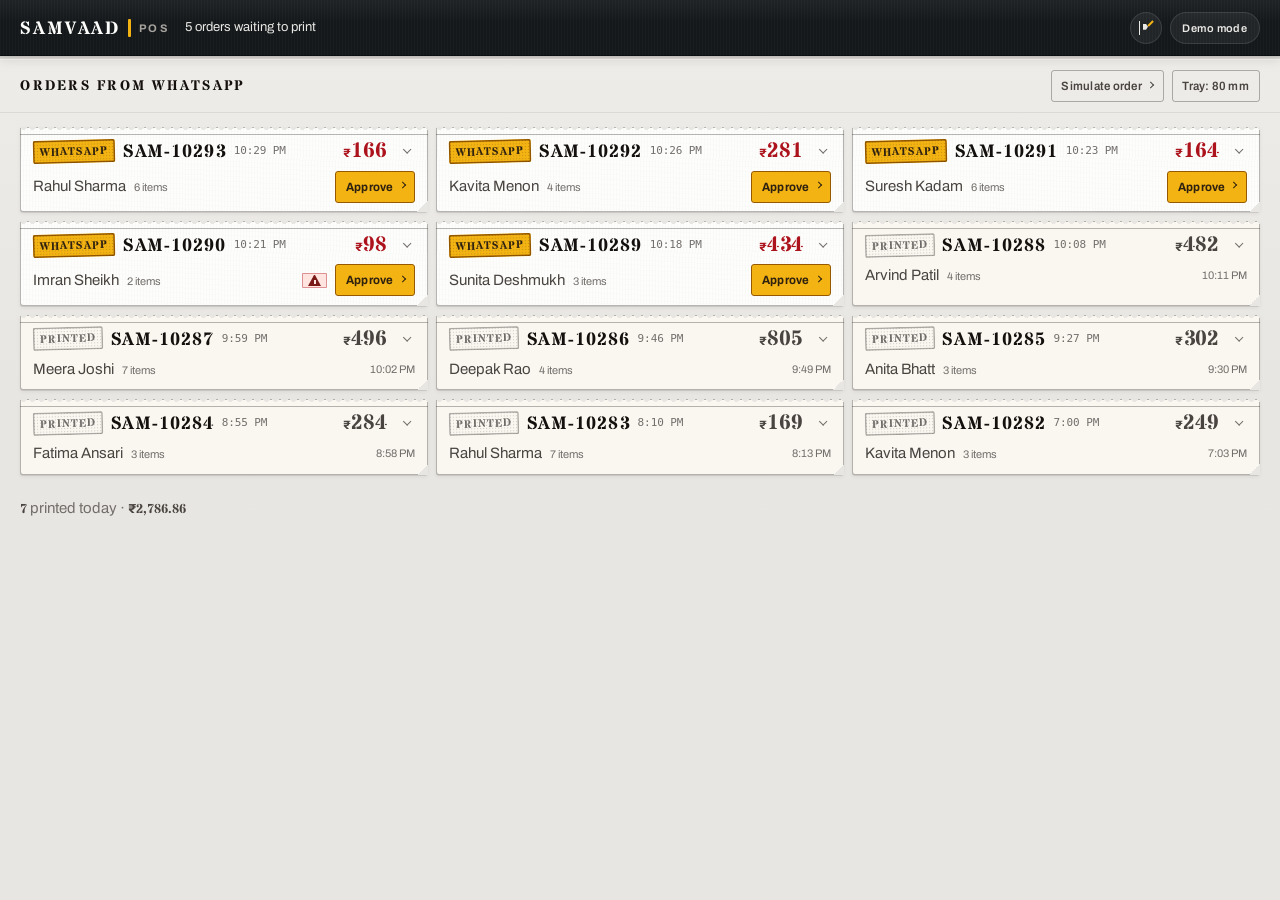
==== commit a3b028bc: "Two focal sequences: the stamp and the receipt that actually prints The board moved but the two thin" ====
--- a/index.html
+++ b/index.html
@@ -46,7 +46,12 @@
 
 <aside class="drawer" id="drawer" hidden role="dialog" aria-modal="true" aria-labelledby="drawer-title"></aside>
 
-<!-- the receipt is the only thing that ever reaches paper -->
+<!-- the machine. Paper comes out of here, and this is the only thing that
+     ever reaches paper. -->
+<div class="outlet" id="outlet" hidden aria-hidden="true">
+  <div class="outlet-mouth"></div>
+  <div class="paper" id="paper"></div>
+</div>
 <div class="receipt" id="receipt" hidden aria-hidden="true"></div>
 
 <div class="toaster" id="toaster" role="status" aria-live="polite"></div>
--- a/styles/tokens.css
+++ b/styles/tokens.css
@@ -71,6 +71,8 @@
   --jute:          oklch(80.5% 0.163 82);
   --jute-deep:     oklch(52% 0.140 74);
   --jute-wash:     oklch(94% 0.058 84);
+  --ledger:        oklch(45% 0.104 148);
+  --ledger-deep:   oklch(34% 0.086 148);
   --india:         oklch(47.5% 0.183 26);
   --india-wash:    oklch(94.5% 0.036 27);
   --graphite:      oklch(44% 0.006 250);
@@ -81,6 +83,8 @@
   --mono: ui-monospace, "DejaVu Sans Mono", "SFMono-Regular", Menlo, Consolas, monospace;
 
   /* Metrics */
+  /* The rail is the machine's top; the paper leaves its underside. */
+  --rail-h: 3.5rem;
   --gutter: clamp(0.75rem, 1.6vw, 1.6rem);
   --radius: 3px;
   --radius-cut: 2px;
@@ -105,6 +109,37 @@
   --focus: 0 0 0 2px var(--stock), 0 0 0 4px color-mix(in oklch, var(--india) 85%, transparent);
   --lift: 0 1px 0 oklch(17.5% 0.008 62 / 0.10), 0 2px 4px oklch(17.5% 0.008 62 / 0.06);
   --lift-up: 0 1px 0 oklch(17.5% 0.008 62 / 0.12), 0 6px 16px oklch(17.5% 0.008 62 / 0.13);
+  /* Paper still half out of the slot: the same ticket, lit from the machine and
+     held closer to it. Released to --lift the instant it lands. */
+  --lift-feed: 0 -2px 5px oklch(17.5% 0.008 62 / 0.16), 0 8px 14px oklch(17.5% 0.008 62 / 0.10);
+
+  /* Every arrival decelerates out of the same curve. Nothing in this machine
+     overshoots; the platen does not bounce. */
+  --ease-platen: cubic-bezier(0.16, 1, 0.3, 1);
+  /* Paper leaving the slot. Heavier in than the platen: it starts moving
+     immediately and only releases at the end. */
+  --ease-feed: cubic-bezier(0.32, 0.72, 0.24, 1);
+
+  /* How long the hot head takes to cross a ticket. The keyframe is timed by
+     this token and the print sequence waits on it, so it is read from here
+     rather than restated in script. */
+  --head-ms: 460ms;
+
+  /* How long the machine takes to feed a receipt out. The paper travels at a
+     constant rate, the way a platen does — only the tear decelerates. */
+  --feed-ms: 1150ms;
+  --tear-ms: 260ms;
+
+  /* The approve stamp falls, contacts hard, and settles. A rubber stamp
+     overshoots because it is a physical thing, so the curve does too. */
+  --stamp-ms: 520ms;
+
+  /* Stock fibre. Laid lines across, chain lines down — the grain is what stops
+     a ticket reading as a white rectangle. */
+  --fibre:
+    repeating-linear-gradient(91deg, oklch(17.5% 0.008 62 / 0.014) 0 1px, transparent 1px 3px),
+    repeating-linear-gradient(3deg, oklch(17.5% 0.008 62 / 0.009) 0 1px, transparent 1px 5px),
+    repeating-linear-gradient(0deg, oklch(100% 0 0 / 0.5) 0 1px, transparent 1px 7px);
 
   --print-ink: #000;
   --print-ground: #fff;
--- a/styles/app.css
+++ b/styles/app.css
@@ -15,6 +15,20 @@
 h1, h2, p, dl, dd, figure, table { margin: 0; }
 button { font: inherit; color: inherit; }
 table { border-collapse: collapse; width: 100%; }
+
+/* The browser surfaces this design system would otherwise have left at
+   Chrome's defaults: a blue selection, a grey scrollbar, a text cursor.
+   All three are stock colours that belong to no machine. */
+::selection { background: var(--jute); color: var(--on-jute); }
+:root { caret-color: var(--india); }
+* { scrollbar-width: thin; scrollbar-color: var(--rule-mid) transparent; }
+*::-webkit-scrollbar { width: 10px; height: 10px; }
+*::-webkit-scrollbar-track { background: transparent; }
+*::-webkit-scrollbar-thumb {
+  background: var(--rule-mid); border-radius: var(--radius-pill);
+  border: 3px solid transparent; background-clip: content-box;
+}
+*::-webkit-scrollbar-thumb:hover { background: var(--ink-faint); background-clip: content-box; }
 .mono { font-family: var(--mono); font-size: 0.8125em; letter-spacing: -0.01em; }
 .sr { position: absolute; width: 1px; height: 1px; overflow: hidden; clip-path: inset(50%); white-space: nowrap; }
 :focus-visible { outline: none; box-shadow: var(--focus); border-radius: var(--radius); }
@@ -37,7 +51,18 @@
     linear-gradient(oklch(100% 0 0 / 0.05), transparent 40%),
     var(--rail);
   color: var(--rail-ink);
-  box-shadow: inset 0 -1px 0 var(--edge);
+  box-shadow:
+    inset 0 -1px 0 var(--edge),
+    0 1px 0 oklch(100% 0 0 / 0.05),
+    0 4px 10px oklch(17.5% 0.008 62 / 0.10);
+}
+/* The slot. A ticket leaves the machine at this seam, so the seam has to be
+   there: a dark cut with the stock's own light on its lower lip. */
+.rail::after {
+  content: ""; position: absolute; left: 0; right: 0; top: 100%; height: 3px;
+  pointer-events: none;
+  background: linear-gradient(oklch(0% 0 0 / 0.16), oklch(0% 0 0 / 0.05));
+  box-shadow: 0 1px 0 oklch(100% 0 0 / 0.30);
 }
 .rail-brand { display: flex; align-items: center; gap: 0.5rem; flex: none; }
 .wordmark {
@@ -126,7 +151,70 @@
   box-shadow: var(--lift);
   padding: 0.6rem 0.7rem 0.55rem;
   display: flex; flex-direction: column; gap: 0.35rem;
-}
+  /* will-change is held only while a ticket is actually moving — see
+     .row.is-moving below — so the board never parks layers it is not using. */
+}
+/* Fibre only reads on the stock, never on the desk or the printed rail. */
+.row { background-image: var(--fibre); }
+
+/* A ticket the machine is still holding: lit from the slot above it, sitting
+   closer to the platen than the ones already on the counter. */
+/* The platen pushes the ticket out; it does not drop it. So the feed keeps
+   moving for most of its length and releases at the end, rather than snapping
+   in on an expo curve the way an overlay does. */
+.row.is-arriving { animation: feed 0.66s var(--ease-feed) both; }
+@keyframes feed {
+  0% {
+    opacity: 0;
+    transform: translateY(-2.2rem) scale(0.97);
+    box-shadow: var(--lift-feed);
+  }
+  70% { opacity: 1; box-shadow: var(--lift-feed); }
+  100% {
+    opacity: 1;
+    transform: none;
+    box-shadow: var(--lift);
+  }
+}
+
+/* The hot head. A lit bar runs down the face of the ticket while the print
+   happens, and the paper warms to its printed tone behind it. Painted as a
+   masked band so nothing on the ticket is ever obscured at rest. */
+.row.is-printing { background: var(--stock-warm); }
+.row.is-printing::before {
+  /* The head needs the whole face of the ticket; the perforation is drawn
+     into the same box rather than given a second pseudo-element, which the
+     torn stub already owns. */
+  inset: -1px;
+  height: auto;
+  background-image:
+    linear-gradient(var(--rule-mid), var(--rule-mid)),
+    radial-gradient(circle at 3.6px -1px, var(--desk) 3.7px, transparent 3.9px),
+    /* Above the head the paper is untouched; at the head the element is hot and
+     lit; below it a faint smear of what the head laid down. */
+    linear-gradient(180deg,
+      oklch(0% 0 0 / 0) 0%,
+      oklch(0% 0 0 / 0.07) 62%,
+      oklch(0% 0 0 / 0.19) 88%,
+      oklch(84% 0.163 84 / 0.9) 94%,
+      oklch(52% 0.14 74 / 0.22) 97%,
+      oklch(0% 0 0 / 0) 100%);
+  /* The head is a bar, not a full-height wipe: at 45% of the ticket it should
+     read as a bar crossing the face, with paper above and paper below it. */
+  background-size: 100% 1px, 9px 7px, 100% 45%;
+  background-position: 0 7px, 0 0, 0 -45%;
+  background-repeat: no-repeat, repeat-x, no-repeat;
+  animation: head var(--head-ms) linear both;
+}
+@keyframes head {
+  from { background-position: 0 7px, 0 0, 0 -45%; }
+  to   { background-position: 0 7px, 0 0, 0 100%; }
+}
+
+/* Held only for the length of a move. */
+.row.is-moving { will-change: transform; z-index: 2; }
+.row.is-sliding { animation: slide 0.42s var(--ease-platen) both; }
+@keyframes slide { to { transform: none; } }
 /* perforation punched along the head of the ticket */
 .row::before {
   content: ""; position: absolute; inset: -1px -1px auto -1px; height: 8px;
@@ -192,6 +280,15 @@
 .plate[data-ink="whatsapp"] { background: var(--jute); color: var(--on-jute); box-shadow: inset 0 0 0 1.5px var(--jute-deep); }
 .plate[data-ink="counter"]  { background: var(--rail); color: var(--stock); }
 .plate[data-ink="printed"]  { background: transparent; color: var(--ink-faint); box-shadow: inset 0 0 0 1.5px var(--rule-mid); }
+
+/* The stamp comes off the paper. The plate is the one thing that changes ink
+   on this ticket, so it is the one thing that gets the press. */
+.row.is-printing .plate { animation: press 0.3s var(--ease-platen) both; }
+@keyframes press {
+  0%   { transform: rotate(-1.5deg) scale(1); }
+  35%  { transform: rotate(-1.5deg) scale(0.9); }
+  100% { transform: rotate(-1.5deg) scale(1); }
+}
 
 /* ── drop open ─────────────────────────────────────────────────────── */
 .caret {
@@ -383,4 +480,113 @@
   .drawer { width: 100vw; }
   .fact { grid-template-columns: minmax(0, 1fr); gap: 0 0; }
   .fact dd { margin-bottom: 0.25rem; }
-}+}
+/* ══ the machine ═══════════════════════════════════════════════════════
+   Two focal sequences and the paper they leave behind. */
+
+/* ── the receipt's ink ────────────────────────────────────────────────
+   Shared by the print target and the outlet, because it is one piece of
+   paper in two places. Scoped so the print stylesheet cannot reach it. */
+.paper, #receipt {
+  font: 400 11px/1.35 var(--mono);
+  color: #000;
+  background: #fff;
+  letter-spacing: 0;
+}
+.paper .r-shop, #receipt .r-shop { font: 700 13px/1.25 var(--mono); letter-spacing: 0.04em; text-transform: uppercase; }
+.paper .r-sub, #receipt .r-sub { font-size: 0.92em; margin-top: 1px; }
+.paper .r-hr, #receipt .r-hr { border-top: 1px dashed #000; margin: 3px 0; }
+.paper .r-hr.dbl, #receipt .r-hr.dbl { border-top: 1px solid #000; border-bottom: 1px solid #000; height: 2px; }
+.paper .r-row, #receipt .r-row { display: flex; justify-content: space-between; gap: 6px; }
+.paper .r-item, #receipt .r-item { margin-top: 3px; }
+.paper .r-item .n, #receipt .r-item .n { display: flex; justify-content: space-between; gap: 6px; }
+.paper .r-item .d, #receipt .r-item .d { font-size: 0.92em; }
+.paper .r-total, #receipt .r-total { font: 700 13px/1.3 var(--mono); }
+.paper .r-label, #receipt .r-label { text-transform: uppercase; letter-spacing: 0.06em; }
+.paper .r-foot, #receipt .r-foot { margin-top: 5px; font-size: 0.92em; text-align: center; }
+.paper .r-src, #receipt .r-src { margin-top: 4px; border: 1px solid #000; padding: 2px 4px; font-size: 0.92em; text-align: center; }
+.paper .r-cut, #receipt .r-cut { margin-top: 6px; border-top: 1px dashed #000; }
+
+/* ── the outlet ───────────────────────────────────────────────────────
+   A slot in the counter's top edge. Paper leaves here, so the slot is
+   there. The mouth is dark and the paper carries its shadow. */
+.outlet {
+  position: fixed; z-index: 60; top: var(--rail-h); left: 50%; transform: translateX(-50%);
+  align-items: center;
+  pointer-events: none;
+}
+.outlet-mouth {
+  /* Tucked two pixels under the rail, so the paper leaves from behind the lip
+     rather than starting below it. */
+  position: absolute; top: -2px;
+  width: 15rem; height: 4px; border-radius: 0 0 2px 2px;
+  background: linear-gradient(oklch(14% 0.008 62), oklch(26% 0.008 62));
+  box-shadow: 0 1px 0 oklch(100% 0 0 / 0.14), 0 3px 8px oklch(17.5% 0.008 62 / 0.28);
+}
+/* The sheet on screen is the sheet on paper: same millimetres, same measure.
+   A narrower one would wrap where the real receipt does not, which would make
+   the preview a lie. */
+.paper {
+  --feed-h: 0px;
+  width: 72mm; height: 0; overflow: hidden;
+  padding: 3mm 2mm 0;
+  background: #fff;
+  color: #000;
+  font-size: var(--tray-80-type);
+  box-shadow: 0 10px 20px oklch(17.5% 0.008 62 / 0.22), 0 2px 4px oklch(17.5% 0.008 62 / 0.16);
+  /* The feed is a platen: constant rate out, no easing, because paper does not
+     accelerate on its way through a roller. */
+  animation: feed var(--feed-ms) linear both;
+}
+@keyframes feed { from { height: 0; } to { height: var(--feed-h); } }
+
+body[data-paper="58"] .paper { width: 54mm; font-size: var(--tray-58-type); }
+body[data-paper="80"] .paper { width: 72mm; font-size: var(--tray-80-type); }
+body[data-paper="a4"] .paper { width: 150mm; max-width: 92vw; font-size: var(--tray-a4-type); }
+
+/* The paper tears on a perforation, like the tickets do. */
+.paper::after {
+  content: ""; display: block; height: 7px; margin: 6px -2mm -1px;
+  background: radial-gradient(circle at 4px 0, var(--desk) 4px, transparent 4.2px) 0 0 / 9px 7px repeat-x;
+}
+/* Only once the feed has finished. */
+.outlet.is-tearing .paper { animation: tear var(--tear-ms) var(--ease-platen) both; }
+@keyframes tear {
+  to { transform: translateY(1.2rem) rotate(0.5deg); opacity: 0; }
+}
+.outlet.is-tearing .outlet-mouth { animation: mouth-tick var(--tear-ms) ease-out both; }
+@keyframes mouth-tick {
+  0% { transform: translateY(0); }
+  22% { transform: translateY(2px); }
+  100% { transform: translateY(0); }
+}
+
+/* ── the approve stamp ────────────────────────────────────────────────
+   A rubber stamp comes down onto the ticket. It is lifted from the plate it
+   replaces, so APPROVED is not a label swap — it is what the press left. */
+.plate[data-ink="approved"] { background: var(--ledger); color: var(--stock); box-shadow: inset 0 0 0 1.5px var(--ledger-deep); }
+
+.stamp-arm {
+  position: absolute; z-index: 3; pointer-events: none;
+  display: inline-flex; align-items: center;
+  font-family: var(--stencil); font-weight: 700; font-size: var(--micro);
+  letter-spacing: 0.1em; text-transform: uppercase; white-space: nowrap;
+  padding: 0.32em 0.6em 0.28em; border-radius: var(--radius-cut);
+  background: var(--ledger); color: var(--stock);
+  box-shadow: 0 3px 7px oklch(17.5% 0.008 62 / 0.34);
+  /* Where the stamp starts: above the ticket, and small, because it is far
+     from the eye on its way down. */
+  animation: stamp var(--stamp-ms) cubic-bezier(0.5, 0, 0.75, 0.4) both;
+}
+@keyframes stamp {
+  0%   { transform: rotate(-9deg) scale(1.5); opacity: 0; filter: blur(2.4px); }
+  22%  { opacity: 1; filter: blur(0.6px); }
+  /* Contact: the paper takes the hit, so the whole ticket compresses under it. */
+  52%  { transform: rotate(-2deg) scale(0.93); filter: blur(0); }
+  62%  { transform: rotate(-1.9deg) scale(1.03); }
+  78%  { transform: rotate(-1.5deg) scale(0.99); }
+  100% { transform: rotate(-1.5deg) scale(1); opacity: 1; filter: blur(0); }
+}
+/* The ticket flinches once, at contact. */
+.row.is-approving { animation: flinch 0.16s ease-out both; }
+@keyframes flinch { 0% { transform: scale(1); } 40% { transform: scale(0.988); } 100% { transform: none; } }
--- a/styles/print.css
+++ b/styles/print.css
@@ -1,5 +1,9 @@
-/* Print: the receipt alone. Chrome is removed, not merely hidden by opacity,
-   and the paper width follows the tray the shop actually loaded. */
+/* Print: the receipt alone. The chrome is removed from the tree, not merely
+   faded out, and the paper width follows the tray the shop actually loaded.
+
+   The receipt's ink lives in app.css, shared with the outlet — the same paper
+   has to be legible on screen while the machine is feeding it. Only the page
+   setup and the tray belong here. */
 
 @media print {
   html, body {
@@ -10,6 +14,9 @@
     display: none !important;
   }
 
+  /* The outlet is a screen object. On paper the receipt is the whole truth. */
+  #outlet { display: none !important; }
+
   #receipt {
     display: block !important;
     position: static;
@@ -18,30 +25,13 @@
     padding: 3mm 2mm;
     color: var(--print-ink);
     background: var(--print-ground);
-    font: 400 var(--tray-80-type)/1.35 var(--mono);
-    letter-spacing: 0;
+    font-size: var(--tray-80-type);
   }
   body[data-paper="58"] #receipt { width: 54mm; font-size: var(--tray-58-type); }
   body[data-paper="80"] #receipt { width: 72mm; font-size: var(--tray-80-type); }
   body[data-paper="a4"] #receipt { width: 150mm; font-size: var(--tray-a4-type); }
 
-  /* Scoped to the tray, so a 54 mm roll does not print A4-sized headings. */
-  #receipt .r-shop { font: 700 1.18em/1.25 var(--mono); letter-spacing: 0.04em; text-transform: uppercase; }
-  #receipt .r-sub { font-size: 0.92em; margin-top: 1px; }
-  #receipt .r-meta { font-size: 0.92em; }
-  #receipt .r-hr { border-top: 1px dashed var(--print-ink); margin: 3px 0; }
-  #receipt .r-hr.dbl { border-top: 1px solid var(--print-ink); border-bottom: 1px solid var(--print-ink); height: 2px; }
-  #receipt .r-row { display: flex; justify-content: space-between; gap: 6px; }
-  #receipt .r-item { margin-top: 3px; }
-  #receipt .r-item .n { display: flex; justify-content: space-between; gap: 6px; }
-  #receipt .r-item .d { font-size: 0.92em; }
-  #receipt .r-total { font: 700 1.18em/1.3 var(--mono); }
-  #receipt .r-label { text-transform: uppercase; letter-spacing: 0.06em; }
-  #receipt .r-foot { margin-top: 5px; font-size: 0.92em; text-align: center; }
-  #receipt .r-src { margin-top: 4px; border: 1px solid var(--print-ink); padding: 2px 4px; font-size: 0.92em; text-align: center; }
-  #receipt .r-cut { margin-top: 6px; border-top: 1px dashed var(--print-ink); }
-
-  /* the printer cannot draw a shadow or a gradient */
+  /* A thermal head cannot draw a shadow or a gradient. */
   * { box-shadow: none !important; text-shadow: none !important; }
   *::before, *::after { background-image: none !important; }
 }
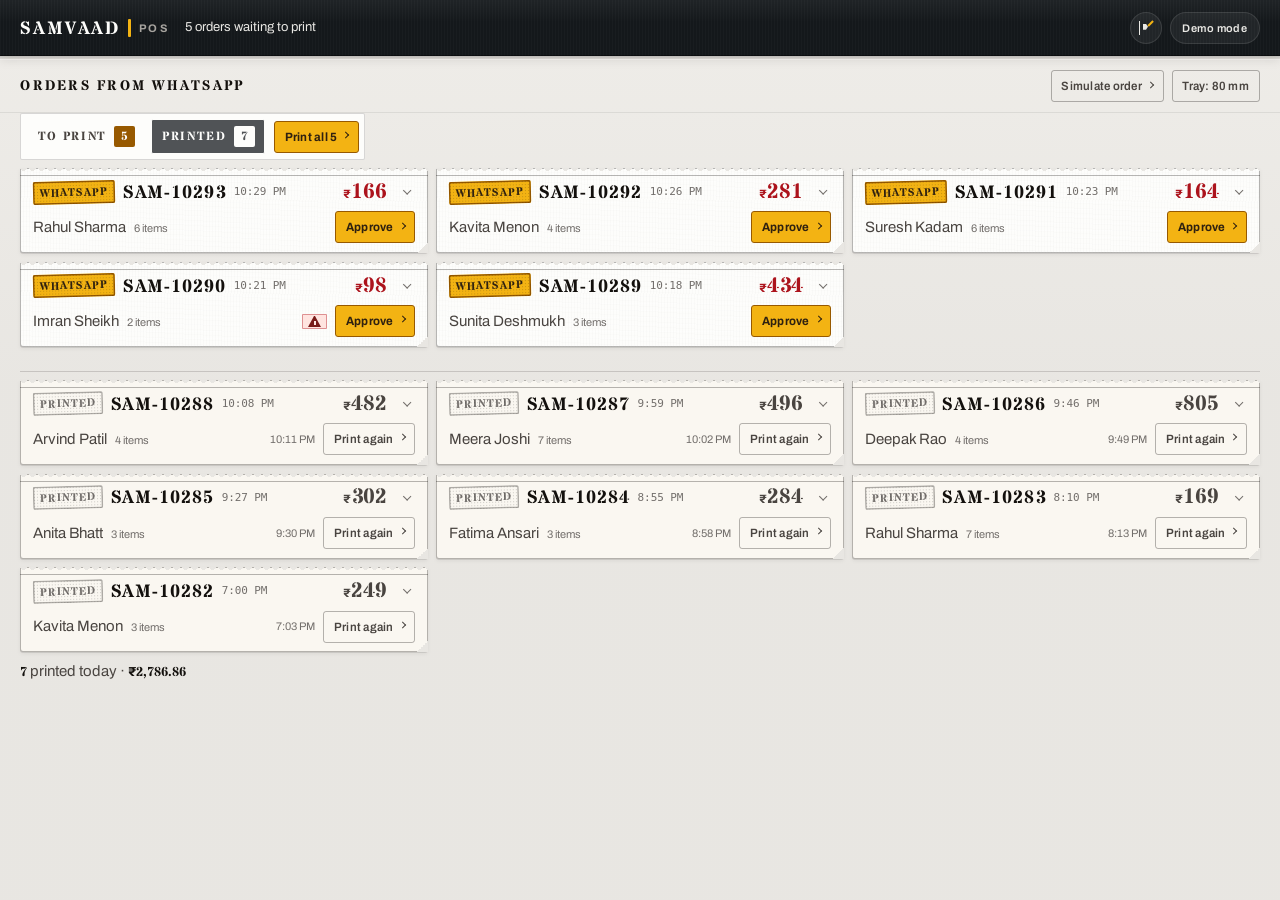
==== commit 8a786e70: "One section bar on top Two sticky headers was the wrong answer to "make the section on top". Each on" ====
--- a/index.html
+++ b/index.html
@@ -39,6 +39,8 @@
     </div>
   </section>
 
+  <nav class="section-bar" id="section-bar" aria-label="Order sections"></nav>
+
   <div class="board" id="board" tabindex="-1"></div>
 
   <p class="board-foot" data-printed></p>
--- a/styles/app.css
+++ b/styles/app.css
@@ -121,27 +121,81 @@
 }
 .board-tools { display: flex; gap: 0.5rem; flex-wrap: wrap; }
 
-.board {
+/* One bar, pinned under the rail. Two sticky headers meant the top of the
+   screen told you nothing when you were half way down a long printed pile, so
+   the section names live up here instead: where you are, how much is in each,
+   and one click back to the queue. */
+.section-bar {
+  position: sticky; top: var(--rail-h); z-index: 3;
+  display: flex; align-items: center; gap: 0.35rem;
+  width: max-content; max-width: 100%;
+  margin: 0 var(--gutter);
+  padding: 0.3rem 0.3rem 0.3rem 0.35rem;
+  border: 1px solid var(--rule); border-radius: var(--radius-cut);
+  background: var(--stock);
+  box-shadow: 0 1px 0 var(--rule), var(--shadow-lift);
+}
+.section-tab {
+  display: inline-flex; align-items: center; gap: 0.45rem;
+  padding: 0.4rem 0.6rem;
+  font-family: var(--stencil); font-size: var(--t-label); font-weight: 700;
+  letter-spacing: 0.14em; text-transform: uppercase;
+  color: var(--ink-soft); background: none;
+  border: 1px solid transparent; border-radius: 2px;
+}
+.section-tab:hover { color: var(--ink); background: var(--desk-hair); }
+.section-tab.is-current {
+  color: var(--stock); background: var(--graphite);
+  border-color: var(--graphite-deep);
+}
+.section-n {
+  min-width: 1.3rem; height: 1.3rem; padding: 0 0.3rem;
+  display: inline-grid; place-items: center;
+  font-family: var(--stencil); font-weight: 700; font-size: var(--t-label);
+  letter-spacing: 0; color: var(--stock); background: var(--jute-deep);
+  border-radius: 2px;
+}
+.section-tab.is-current .section-n { background: var(--stock); color: var(--graphite); }
+.section-all { margin-left: 0.2rem; }
+
+/* Two trays, stacked. The queue is what the operator works; the printed pile is
+   what they check, and reprinting needs a home, so the finished orders are a
+   section of their own rather than an afterthought under the list. */
+.board { padding: 0.5rem var(--gutter) 0; }
+.tray + .tray { margin-top: 1.5rem; }
+.tray {
+  /* The bar covers the top of a tray when it scrolls into place, so a jump has
+     to land flush under it rather than underneath. --section-bar-h is measured
+     at render, not guessed: the bar wraps to two rows on a narrow phone. */
+  scroll-margin-top: calc(var(--rail-h) + var(--section-bar-h, 3rem));
+  padding-top: 0.5rem;
+  border-top: 1px solid var(--rule);
+}
+.tray[data-tray="to-print"] { border-top: 0; padding-top: 0; }
+.tray-body {
   display: grid; gap: 0.55rem;
   grid-template-columns: repeat(auto-fill, minmax(min(23rem, 100%), 1fr));
-  padding: 0.9rem var(--gutter);
   align-content: start;
 }
-.board-clear {
-  grid-column: 1 / -1; font-size: var(--t-body); color: var(--ink-faint);
-  padding-bottom: 0.4rem;
-}
-.board-clear b { color: var(--ink); }
+.tray-empty {
+  /* --ink-faint measures 4.05:1 on the desk, which is below AA. This is a
+     sentence the operator reads, not a caption, so it takes --ink-soft. */
+  grid-column: 1 / -1; padding: 1.1rem 0.2rem;
+  font-size: var(--t-body); color: var(--ink-soft);
+}
+.tray-empty b { color: var(--ink); }
 .board-empty {
-  grid-column: 1 / -1; padding: 3rem 1rem; text-align: center;
+  padding: 3rem 1rem; text-align: center;
   display: grid; gap: 0.4rem; justify-items: center; color: var(--ink-faint);
 }
 .board-empty b { font-family: var(--stencil); font-size: var(--t-mark); letter-spacing: 0.1em; color: var(--ink); }
 .board-empty p { font-size: var(--t-body); max-width: 28rem; }
 .board-foot {
-  padding: 0.5rem var(--gutter) 1.5rem; font-size: var(--t-micro); color: var(--ink-faint);
-}
-.board-foot b { font-family: var(--stencil); font-weight: 700; font-size: var(--t-body); color: var(--ink-soft); }
+  /* --ink-faint measures 4.05:1 on the desk, under AA. The day's tally is the
+     number the owner reads to know whether they have made anything yet. */
+  padding: 0.5rem var(--gutter) 1.5rem; font-size: var(--t-micro); color: var(--ink-soft);
+}
+.board-foot b { font-family: var(--stencil); font-weight: 700; font-size: var(--t-body); color: var(--ink); }
 
 /* ── the lot ticket ────────────────────────────────────────────────── */
 .row {
@@ -476,7 +530,7 @@
 @media (max-width: 720px) {
   .rail { flex-wrap: wrap; padding-block: 0.5rem; row-gap: 0.4rem; }
   .rail-say { order: 3; flex-basis: 100%; }
-  .board { grid-template-columns: minmax(0, 1fr); }
+  .tray-body { grid-template-columns: minmax(0, 1fr); }
   .drawer { width: 100vw; }
   .fact { grid-template-columns: minmax(0, 1fr); gap: 0 0; }
   .fact dd { margin-bottom: 0.25rem; }
@@ -590,3 +644,12 @@
 /* The ticket flinches once, at contact. */
 .row.is-approving { animation: flinch 0.16s ease-out both; }
 @keyframes flinch { 0% { transform: scale(1); } 40% { transform: scale(0.988); } 100% { transform: none; } }
+
+/* ── batch ─────────────────────────────────────────────────────────────
+   One print job carries every receipt, one sheet each, none split across a
+   page break. */
+#receipt .r-sheet { break-inside: avoid; page-break-inside: avoid; }
+#receipt .r-sheet + .r-sheet {
+  margin-top: 8mm; padding-top: 6mm;
+  border-top: 1px dashed var(--print-ink);
+}
